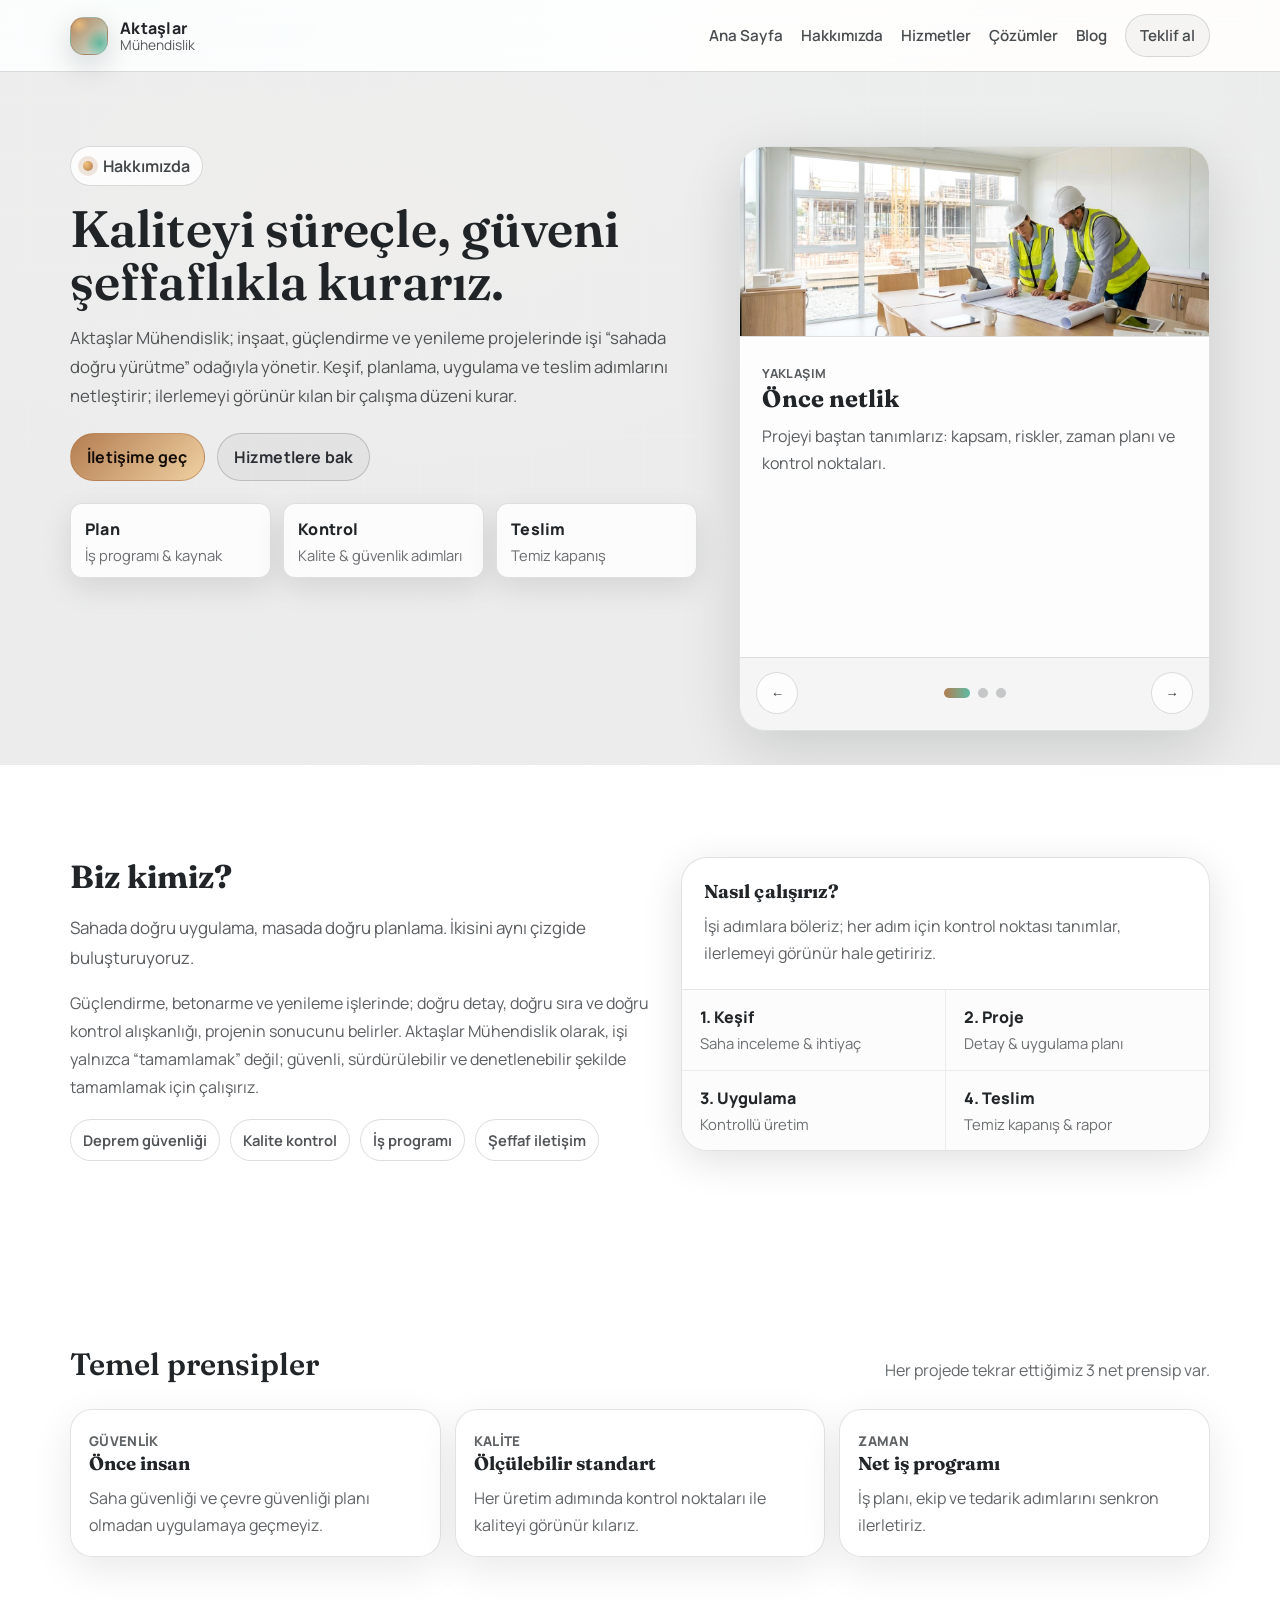
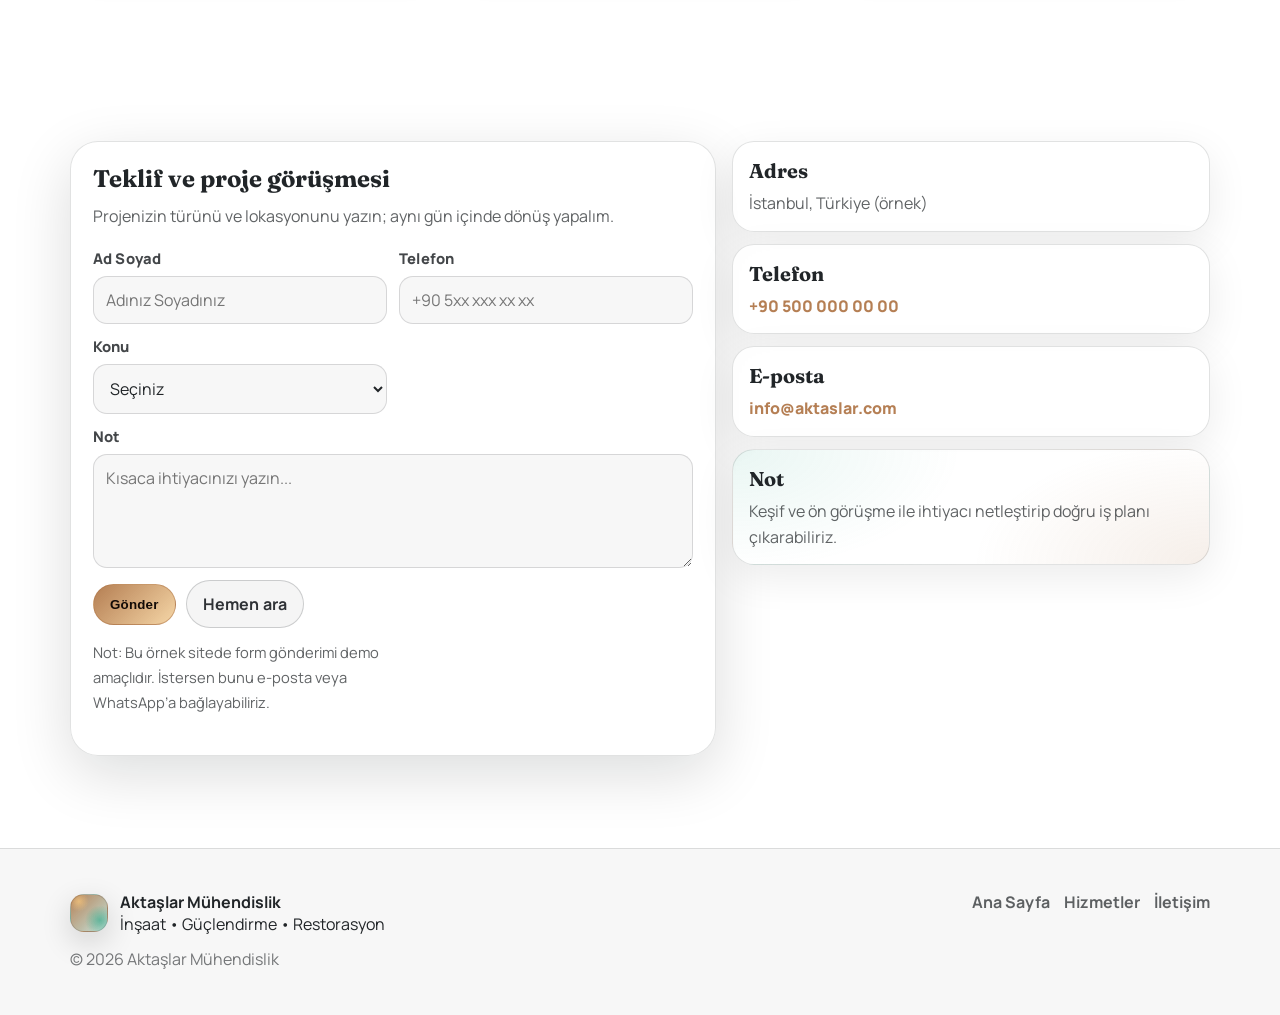
==== hakkimizda.html @ 7f928bc9 "Add Aktaslar Muhendislik static site" ====
<!doctype html>
<html lang="tr">
  <head>
    <meta charset="UTF-8" />
    <meta name="viewport" content="width=device-width, initial-scale=1.0" />
    <meta
      name="description"
      content="Aktaşlar Mühendislik | Hakkımızda, yaklaşımımız ve çalışma prensiplerimiz"
    />
    <title>Hakkımızda | Aktaşlar Mühendislik</title>

    <link rel="preconnect" href="https://fonts.googleapis.com" />
    <link rel="preconnect" href="https://fonts.gstatic.com" crossorigin />
    <link
      href="https://fonts.googleapis.com/css2?family=Fraunces:opsz,wght@9..144,400;9..144,600&family=Manrope:wght@400;500;600;700&display=swap"
      rel="stylesheet"
    />

    <link rel="stylesheet" href="./styles.css" />
    <script defer src="./app.js"></script>
  </head>
  <body>
    <a class="skip-link" href="#icerik">İçeriğe geç</a>

    <header class="site-header" data-scrolled="false">
      <div class="container header-inner">
        <a class="brand" href="./index.html" aria-label="Aktaşlar Mühendislik ana sayfa">
          <span class="brand-mark" aria-hidden="true"></span>
          <span class="brand-text">
            <span class="brand-name">Aktaşlar</span>
            <span class="brand-sub">Mühendislik</span>
          </span>
        </a>

        <nav class="nav" aria-label="Ana menü">
          <button class="nav-toggle" type="button" aria-expanded="false" aria-controls="navPanel">
            <span class="nav-toggle-lines" aria-hidden="true"></span>
            Menü
          </button>

          <div id="navPanel" class="nav-panel" data-open="false">
            <a href="./index.html">Ana Sayfa</a>
            <a href="./hakkimizda.html" aria-current="page">Hakkımızda</a>
            <a href="./index.html#hizmetler">Hizmetler</a>
            <a href="./index.html#projeler">Çözümler</a>
            <a href="./index.html#blog">Blog</a>
            <a class="nav-cta" href="#iletisim">Teklif al</a>
          </div>
        </nav>
      </div>
    </header>

    <main id="icerik">
      <section class="hero" aria-label="Hakkımızda vitrini">
        <div class="hero-bg" aria-hidden="true"></div>

        <div class="container hero-inner">
          <div class="hero-copy">
            <p class="kicker">Hakkımızda</p>
            <h1 class="hero-title">Kaliteyi süreçle, güveni şeffaflıkla kurarız.</h1>
            <p class="hero-lead">
              Aktaşlar Mühendislik; inşaat, güçlendirme ve yenileme projelerinde işi “sahada
              doğru yürütme” odağıyla yönetir. Keşif, planlama, uygulama ve teslim adımlarını
              netleştirir; ilerlemeyi görünür kılan bir çalışma düzeni kurar.
            </p>
            <div class="hero-actions">
              <a class="btn primary" href="#iletisim">İletişime geç</a>
              <a class="btn ghost" href="./index.html#hizmetler">Hizmetlere bak</a>
            </div>
            <div class="hero-metrics" role="list" aria-label="Prensipler">
              <div class="metric" role="listitem">
                <span class="metric-title">Plan</span>
                <span class="metric-sub">İş programı & kaynak</span>
              </div>
              <div class="metric" role="listitem">
                <span class="metric-title">Kontrol</span>
                <span class="metric-sub">Kalite & güvenlik adımları</span>
              </div>
              <div class="metric" role="listitem">
                <span class="metric-title">Teslim</span>
                <span class="metric-sub">Temiz kapanış</span>
              </div>
            </div>
          </div>

          <div class="hero-slider" aria-label="Görsel">
            <div class="hero-photo" aria-hidden="true">
              <img src="./assets/about-hero.jpg" alt="" loading="eager" decoding="async" />
            </div>
            <div class="slides" data-active="0">
              <article class="slide" data-index="0">
                <p class="slide-eyebrow">Yaklaşım</p>
                <h2>Önce netlik</h2>
                <p>
                  Projeyi baştan tanımlarız: kapsam, riskler, zaman planı ve kontrol noktaları.
                </p>
              </article>
              <article class="slide" data-index="1">
                <p class="slide-eyebrow">Saha</p>
                <h2>Güvenli üretim</h2>
                <p>
                  Saha güvenliği, işin hızını ve kalitesini birlikte yükselten temel kriterdir.
                </p>
              </article>
              <article class="slide" data-index="2">
                <p class="slide-eyebrow">Kalite</p>
                <h2>Denetlenebilir iş</h2>
                <p>
                  Her adımda kontrol edilebilir standartlar kurar, sürprizleri en baştan azaltırız.
                </p>
              </article>
            </div>

            <div class="slider-controls">
              <button class="icon-btn" type="button" data-slide="prev" aria-label="Önceki">
                <span aria-hidden="true">←</span>
              </button>
              <div class="dots" role="tablist" aria-label="Slayt seçimi">
                <button class="dot" type="button" role="tab" aria-selected="true" data-dot="0">
                  <span class="sr-only">1</span>
                </button>
                <button class="dot" type="button" role="tab" aria-selected="false" data-dot="1">
                  <span class="sr-only">2</span>
                </button>
                <button class="dot" type="button" role="tab" aria-selected="false" data-dot="2">
                  <span class="sr-only">3</span>
                </button>
              </div>
              <button class="icon-btn" type="button" data-slide="next" aria-label="Sonraki">
                <span aria-hidden="true">→</span>
              </button>
            </div>
          </div>
        </div>
      </section>

      <section class="section about" aria-label="Kimiz">
        <div class="container grid-2">
          <div>
            <h2>Biz kimiz?</h2>
            <p class="lead">
              Sahada doğru uygulama, masada doğru planlama. İkisini aynı çizgide buluşturuyoruz.
            </p>
            <p>
              Güçlendirme, betonarme ve yenileme işlerinde; doğru detay, doğru sıra ve doğru kontrol
              alışkanlığı, projenin sonucunu belirler. Aktaşlar Mühendislik olarak, işi yalnızca
              “tamamlamak” değil; güvenli, sürdürülebilir ve denetlenebilir şekilde tamamlamak için
              çalışırız.
            </p>
            <div class="about-badges" role="list" aria-label="Odak alanlarımız">
              <span class="badge" role="listitem">Deprem güvenliği</span>
              <span class="badge" role="listitem">Kalite kontrol</span>
              <span class="badge" role="listitem">İş programı</span>
              <span class="badge" role="listitem">Şeffaf iletişim</span>
            </div>
          </div>
          <div class="about-card">
            <div class="about-card-top">
              <h3>Nasıl çalışırız?</h3>
              <p>
                İşi adımlara böleriz; her adım için kontrol noktası tanımlar, ilerlemeyi görünür
                hale getiririz.
              </p>
            </div>
            <div class="about-card-bottom" role="list">
              <div class="mini" role="listitem">
                <span class="mini-title">1. Keşif</span>
                <span class="mini-sub">Saha inceleme & ihtiyaç</span>
              </div>
              <div class="mini" role="listitem">
                <span class="mini-title">2. Proje</span>
                <span class="mini-sub">Detay & uygulama planı</span>
              </div>
              <div class="mini" role="listitem">
                <span class="mini-title">3. Uygulama</span>
                <span class="mini-sub">Kontrollü üretim</span>
              </div>
              <div class="mini" role="listitem">
                <span class="mini-title">4. Teslim</span>
                <span class="mini-sub">Temiz kapanış & rapor</span>
              </div>
            </div>
          </div>
        </div>
      </section>

      <section class="section solutions" aria-label="Değerler">
        <div class="container">
          <div class="section-head">
            <h2>Temel prensipler</h2>
            <p>Her projede tekrar ettiğimiz 3 net prensip var.</p>
          </div>
          <div class="solutions-grid">
            <div class="solution">
              <p class="solution-tag">Güvenlik</p>
              <h3>Önce insan</h3>
              <p>Saha güvenliği ve çevre güvenliği planı olmadan uygulamaya geçmeyiz.</p>
            </div>
            <div class="solution">
              <p class="solution-tag">Kalite</p>
              <h3>Ölçülebilir standart</h3>
              <p>Her üretim adımında kontrol noktaları ile kaliteyi görünür kılarız.</p>
            </div>
            <div class="solution">
              <p class="solution-tag">Zaman</p>
              <h3>Net iş programı</h3>
              <p>İş planı, ekip ve tedarik adımlarını senkron ilerletiriz.</p>
            </div>
          </div>
        </div>
      </section>

      <section id="iletisim" class="section contact" aria-label="İletişim">
        <div class="container contact-inner">
          <div class="contact-card">
            <h2>Teklif ve proje görüşmesi</h2>
            <p>Projenizin türünü ve lokasyonunu yazın; aynı gün içinde dönüş yapalım.</p>

            <form class="form" action="#" method="post" onsubmit="return false" aria-label="İletişim formu">
              <label>
                <span>Ad Soyad</span>
                <input name="name" autocomplete="name" placeholder="Adınız Soyadınız" required />
              </label>
              <label>
                <span>Telefon</span>
                <input name="phone" autocomplete="tel" placeholder="+90 5xx xxx xx xx" required />
              </label>
              <label>
                <span>Konu</span>
                <select name="subject" required>
                  <option value="" disabled selected>Seçiniz</option>
                  <option>Güçlendirme</option>
                  <option>Hafriyat / Kırım</option>
                  <option>Betonarme imalat</option>
                  <option>Çelik yapı</option>
                  <option>Restorasyon</option>
                  <option>Diğer</option>
                </select>
              </label>
              <label class="full">
                <span>Not</span>
                <textarea name="message" rows="4" placeholder="Kısaca ihtiyacınızı yazın..."></textarea>
              </label>
              <div class="full form-actions">
                <button class="btn primary" type="submit">Gönder</button>
                <a class="btn ghost" href="tel:+905000000000">Hemen ara</a>
              </div>
              <p class="form-hint">
                Not: Bu örnek sitede form gönderimi demo amaçlıdır. İstersen bunu e-posta veya WhatsApp’a bağlayabiliriz.
              </p>
            </form>
          </div>

          <aside class="contact-aside" aria-label="İletişim bilgileri">
            <div class="info">
              <h3>Adres</h3>
              <p>İstanbul, Türkiye (örnek)</p>
            </div>
            <div class="info">
              <h3>Telefon</h3>
              <p><a href="tel:+905000000000">+90 500 000 00 00</a></p>
            </div>
            <div class="info">
              <h3>E-posta</h3>
              <p><a href="mailto:info@aktaslar.com">info@aktaslar.com</a></p>
            </div>
            <div class="info info-highlight">
              <h3>Not</h3>
              <p>Keşif ve ön görüşme ile ihtiyacı netleştirip doğru iş planı çıkarabiliriz.</p>
            </div>
          </aside>
        </div>
      </section>
    </main>

    <footer class="footer" aria-label="Alt bilgi">
      <div class="container footer-inner">
        <div>
          <div class="footer-brand">
            <span class="brand-mark" aria-hidden="true"></span>
            <span>
              <strong>Aktaşlar Mühendislik</strong><br />
              İnşaat • Güçlendirme • Restorasyon
            </span>
          </div>
          <p class="footer-note">© <span id="year"></span> Aktaşlar Mühendislik</p>
        </div>
        <div class="footer-links">
          <a href="./index.html">Ana Sayfa</a>
          <a href="./index.html#hizmetler">Hizmetler</a>
          <a href="#iletisim">İletişim</a>
        </div>
      </div>
    </footer>
  </body>
</html>
---- styles.css ----
:root{
  /* Light theme (beyaz arkaplan) */
  --bg: #ffffff;
  --surface: rgba(14,18,22,.04);
  --surface-2: rgba(14,18,22,.06);
  --text: rgba(14,18,22,.92);
  --muted: rgba(14,18,22,.70);
  --faint: rgba(14,18,22,.56);
  --line: rgba(14,18,22,.14);

  --accent: #b07749; /* bakır */
  --accent-2: #2aa889; /* petrol-yeşil */
  --accent-3: #f1c37d; /* sıcak vurgu */

  --radius: 18px;
  --radius-sm: 12px;
  --shadow: 0 18px 60px rgba(10,12,14,.14);
  --shadow-soft: 0 10px 40px rgba(10,12,14,.12);

  --container: min(1140px, calc(100% - 40px));
  --heading: "Fraunces", ui-serif, Georgia, serif;
  --body: "Manrope", ui-sans-serif, system-ui, -apple-system, "Segoe UI", sans-serif;
}

*{ box-sizing:border-box; }
html{
  scroll-behavior:smooth;
  /* Sabit header varken anchor'ların üstten pay bırakması için */
  scroll-padding-top: 96px;
}
body{
  margin:0;
  font-family: var(--body);
  color: var(--text);
  background:
              radial-gradient(1200px 900px at 10% 0%, rgba(42,168,137,.10), transparent 60%),
              radial-gradient(1200px 900px at 90% 10%, rgba(176,119,73,.10), transparent 60%),
              linear-gradient(180deg, rgba(255,255,255,1), rgba(255,255,255,1));
  overflow-x:hidden;
}
a{ color: inherit; text-decoration:none; }
img{ max-width:100%; display:block; }

.sr-only{
  position:absolute;
  width:1px; height:1px;
  padding:0; margin:-1px;
  overflow:hidden;
  clip:rect(0,0,0,0);
  border:0;
}
.skip-link{
  position:absolute;
  left:12px; top:12px;
  padding:10px 12px;
  border-radius:999px;
  background:#fff;
  color:#000;
  transform: translateY(-150%);
  transition: transform .18s ease;
  z-index: 9999;
}
.skip-link:focus{ transform: translateY(0); }

.container{ width: var(--container); margin: 0 auto; }
.section{ padding: 92px 0; }
.lead{ font-size: 1.06rem; color: var(--muted); line-height: 1.7; }

/* Anchor hedefleri header altında kalmasın */
section[id]{ scroll-margin-top: 96px; }

/* Header */
.site-header{
  position: sticky;
  top: 0;
  z-index: 1000;
  border-bottom: 1px solid var(--line);
  background: rgba(255,255,255,.72);
  backdrop-filter: blur(14px);
}
.site-header[data-scrolled="true"]{
  background: rgba(255,255,255,.88);
  border-bottom-color: rgba(14,18,22,.18);
}
.header-inner{
  display:flex;
  align-items:center;
  justify-content:space-between;
  padding: 14px 0;
  gap: 16px;
}
.brand{
  display:flex;
  align-items:center;
  gap: 12px;
}
.brand-mark{
  width: 38px;
  height: 38px;
  border-radius: 14px;
  background:
    radial-gradient(18px 18px at 22% 18%, rgba(241,195,125,.8), transparent 55%),
    radial-gradient(24px 24px at 80% 70%, rgba(42,168,137,.62), transparent 62%),
    linear-gradient(135deg, rgba(176,119,73,.92), rgba(42,168,137,.25));
  box-shadow: 0 10px 30px rgba(10,12,14,.16);
  border: 1px solid rgba(14,18,22,.14);
}
.brand-text{ display:flex; flex-direction:column; line-height:1; }
.brand-name{ font-weight: 750; letter-spacing:.25px; }
.brand-sub{ font-size: .86rem; color: var(--muted); margin-top: 2px; }

.nav{ display:flex; align-items:center; gap: 14px; position: relative; }
.nav-toggle{
  display:none;
  border: 1px solid rgba(14,18,22,.14);
  background: rgba(14,18,22,.04);
  color: var(--text);
  border-radius: 999px;
  padding: 10px 12px;
  font-weight: 650;
  cursor:pointer;
  gap: 10px;
  align-items:center;
}
.nav-toggle-lines{
  width: 16px; height: 10px; display:inline-block;
  background:
    linear-gradient(var(--text), var(--text)) 0 0/100% 2px no-repeat,
    linear-gradient(var(--text), var(--text)) 0 50%/100% 2px no-repeat,
    linear-gradient(var(--text), var(--text)) 0 100%/100% 2px no-repeat;
  opacity: .9;
}
.nav-panel{
  display:flex;
  align-items:center;
  gap: 18px;
  color: rgba(14,18,22,.82);
  z-index: 1200;
}
.nav-panel a{
  font-weight: 600;
  font-size: .95rem;
  opacity: .92;
}
.nav-panel a:hover{ opacity: 1; }
.nav-cta{
  padding: 10px 14px;
  border-radius: 999px;
  border: 1px solid rgba(14,18,22,.14);
  background: rgba(14,18,22,.04);
}

/* Buttons */
.btn{
  display:inline-flex;
  align-items:center;
  justify-content:center;
  gap: 10px;
  padding: 12px 16px;
  border-radius: 999px;
  border: 1px solid rgba(14,18,22,.18);
  font-weight: 700;
  letter-spacing: .2px;
  transition: transform .14s ease, background .14s ease, border-color .14s ease;
  user-select:none;
}
.btn:hover{ transform: translateY(-1px); }
.btn.primary{
  border-color: rgba(176,119,73,.55);
  background: linear-gradient(135deg, rgba(176,119,73,.95), rgba(241,195,125,.68));
  color: #120b07;
}
.btn.primary:hover{ background: linear-gradient(135deg, rgba(176,119,73,1), rgba(241,195,125,.85)); }
.btn.ghost{
  background: rgba(14,18,22,.04);
  border-color: rgba(14,18,22,.18);
  color: rgba(14,18,22,.86);
}

/* Hero */
.hero{
  position:relative;
  padding: 74px 0 34px;
  overflow:hidden;
}
.hero-bg{
  position:absolute;
  inset:0;
  background:
    linear-gradient(180deg, rgba(255,255,255,.92), rgba(255,255,255,.92)),
    radial-gradient(900px 550px at 70% 0%, rgba(42,168,137,.12), transparent 60%),
    radial-gradient(900px 550px at 10% 10%, rgba(176,119,73,.12), transparent 60%),
    url("data:image/svg+xml,%3Csvg xmlns='http://www.w3.org/2000/svg' width='1400' height='800'%3E%3Cdefs%3E%3CradialGradient id='g' cx='30%25' cy='20%25' r='70%25'%3E%3Cstop offset='0' stop-color='%23b07749' stop-opacity='.22'/%3E%3Cstop offset='1' stop-color='%23070b0f' stop-opacity='0'/%3E%3C/radialGradient%3E%3Cpattern id='p' width='56' height='56' patternUnits='userSpaceOnUse'%3E%3Cpath d='M0 28h56M28 0v56' stroke='%23ffffff' stroke-opacity='.055'/%3E%3C/pattern%3E%3C/defs%3E%3Crect width='1400' height='800' fill='%23070b0f'/%3E%3Crect width='1400' height='800' fill='url(%23g)'/%3E%3Crect width='1400' height='800' fill='url(%23p)'/%3E%3C/svg%3E");
  opacity: 1;
  filter: none;
}
.hero-inner{
  position:relative;
  display:grid;
  grid-template-columns: 1.2fr .9fr;
  gap: 42px;
  align-items: start;
}
.kicker{
  display:inline-flex;
  align-items:center;
  gap:10px;
  padding: 8px 12px;
  border-radius: 999px;
  border: 1px solid rgba(14,18,22,.14);
  background: rgba(255,255,255,.80);
  color: rgba(14,18,22,.78);
  font-weight: 650;
  margin: 0 0 16px;
}
.kicker::before{
  content:"";
  width: 10px; height: 10px;
  border-radius: 999px;
  background: radial-gradient(circle at 30% 30%, var(--accent-3), var(--accent));
  box-shadow: 0 0 0 5px rgba(176,119,73,.18);
}
.hero-title{
  font-family: var(--heading);
  font-weight: 600;
  font-size: clamp(2.25rem, 4vw, 3.4rem);
  line-height: 1.04;
  letter-spacing: .1px;
  margin: 0 0 14px;
}
.hero-lead{
  margin: 0 0 22px;
  color: rgba(14,18,22,.70);
  font-size: 1.05rem;
  line-height: 1.75;
}
.hero-actions{ display:flex; flex-wrap:wrap; gap: 12px; }

.hero-metrics{
  margin-top: 22px;
  display:grid;
  grid-template-columns: repeat(3, minmax(0, 1fr));
  gap: 12px;
}
.metric{
  border: 1px solid rgba(14,18,22,.12);
  background: rgba(255,255,255,.82);
  border-radius: var(--radius-sm);
  padding: 14px 14px 12px;
  box-shadow: 0 10px 30px rgba(10,12,14,.10);
}
.metric-title{
  display:block;
  font-weight: 800;
  letter-spacing: .2px;
}
.metric-sub{
  display:block;
  margin-top: 6px;
  font-size: .92rem;
  color: rgba(14,18,22,.62);
  line-height:1.3;
}

.hero-slider{
  border-radius: 26px;
  border: 1px solid rgba(14,18,22,.12);
  background: rgba(255,255,255,.88);
  box-shadow: var(--shadow);
  overflow:hidden;
  position: sticky;
  top: 88px;
}

.hero-photo{
  height: 190px;
  overflow:hidden;
  border-bottom: 1px solid rgba(14,18,22,.12);
}
.hero-photo img{
  width:100%;
  height:100%;
  object-fit: cover;
  object-position: left center; /* sağ alttaki filigranı kadraj dışına itmek için */
  display:block;
  filter: saturate(1.03) contrast(1.02);
}
.slides{
  display:grid;
  grid-template-columns: 1fr;
  min-height: 320px;
  position:relative;
}
.slide{
  padding: 26px 22px 22px;
  position:absolute;
  inset:0;
  opacity: 0;
  transform: translateY(10px);
  transition: opacity .35s ease, transform .35s ease;
}
.slides[data-active="0"] .slide[data-index="0"],
.slides[data-active="1"] .slide[data-index="1"],
.slides[data-active="2"] .slide[data-index="2"]{
  opacity: 1;
  transform: translateY(0);
}
.slide-eyebrow{
  margin: 0 0 6px;
  color: rgba(176,119,73,.92);
  font-weight: 750;
  letter-spacing: .35px;
  text-transform: uppercase;
  font-size: .78rem;
}
.slide h2{
  margin: 0 0 10px;
  font-family: var(--heading);
  letter-spacing: .1px;
}
.slide p{
  margin: 0;
  color: rgba(14,18,22,.68);
  line-height: 1.7;
}

.slider-controls{
  display:flex;
  align-items:center;
  justify-content:space-between;
  padding: 14px 16px 16px;
  border-top: 1px solid rgba(14,18,22,.10);
  background: rgba(14,18,22,.03);
}
.icon-btn{
  width: 42px; height: 42px;
  border-radius: 999px;
  border: 1px solid rgba(14,18,22,.14);
  background: rgba(255,255,255,.80);
  color: rgba(14,18,22,.86);
  cursor:pointer;
  display:grid;
  place-items:center;
  transition: transform .12s ease, background .12s ease;
}
.icon-btn:hover{ transform: translateY(-1px); background: rgba(14,18,22,.05); }
.dots{ display:flex; align-items:center; gap: 8px; }
.dot{
  width: 10px; height: 10px;
  border-radius: 999px;
  border: 0;
  background: rgba(14,18,22,.20);
  cursor:pointer;
  padding:0;
}
.dot[aria-selected="true"]{
  width: 26px;
  background: linear-gradient(90deg, rgba(176,119,73,.95), rgba(42,168,137,.75));
}

/* Section headings */
.section-head{
  display:flex;
  align-items:flex-end;
  justify-content:space-between;
  gap: 16px;
  margin-bottom: 26px;
}
.section-head h2{
  font-family: var(--heading);
  font-weight: 600;
  font-size: clamp(1.6rem, 2.4vw, 2.1rem);
  margin: 0;
}
.section-head p{
  margin: 0;
  max-width: 54ch;
  color: rgba(14,18,22,.64);
  line-height:1.6;
}

/* About */
.grid-2{
  display:grid;
  grid-template-columns: 1.05fr .95fr;
  gap: 26px;
  align-items:start;
}
.about h2{
  font-family: var(--heading);
  font-size: 2.0rem;
  margin: 0 0 10px;
}
.about p{ color: rgba(14,18,22,.68); line-height:1.75; }
.about-badges{
  margin-top: 18px;
  display:flex;
  flex-wrap:wrap;
  gap: 10px;
}
.badge{
  border: 1px solid rgba(14,18,22,.14);
  background: rgba(255,255,255,.80);
  padding: 10px 12px;
  border-radius: 999px;
  color: rgba(14,18,22,.72);
  font-weight: 650;
  font-size: .92rem;
}
.about-card{
  border-radius: 26px;
  border: 1px solid rgba(14,18,22,.12);
  background: rgba(255,255,255,.88);
  overflow:hidden;
  box-shadow: var(--shadow-soft);
}
.about-card-top{
  padding: 22px;
  border-bottom: 1px solid rgba(14,18,22,.10);
}
.about-card-top h3{
  margin: 0 0 10px;
  font-family: var(--heading);
  letter-spacing:.1px;
}
.about-card-top p{
  margin: 0;
  color: rgba(14,18,22,.66);
  line-height:1.7;
}
.about-card-bottom{
  display:grid;
  grid-template-columns: repeat(2, minmax(0, 1fr));
  gap: 1px;
  background: rgba(14,18,22,.08);
}
.mini{
  padding: 16px 18px;
  background: rgba(255,255,255,.86);
}
.mini-title{ display:block; font-weight: 850; }
.mini-sub{ display:block; margin-top: 6px; color: rgba(14,18,22,.60); font-size: .93rem; line-height:1.3; }

/* Services */
.cards{
  display:grid;
  grid-template-columns: repeat(3, minmax(0, 1fr));
  gap: 14px;
}
.card{
  border-radius: 20px;
  border: 1px solid rgba(14,18,22,.12);
  background: rgba(255,255,255,.88);
  padding: 18px 18px 16px;
  box-shadow: 0 12px 40px rgba(10,12,14,.10);
  position:relative;
  overflow:hidden;
  min-height: 160px;
}
.card::before{
  content:"";
  position:absolute;
  inset:-2px;
  background: radial-gradient(240px 160px at 0% 0%, rgba(176,119,73,.14), transparent 60%),
              radial-gradient(220px 160px at 100% 120%, rgba(42,168,137,.10), transparent 65%);
  opacity: 1;
  pointer-events:none;
}
.card-media{
  width: 100%;
  height: 138px;
  object-fit: cover;
  object-position: left center; /* sağ alttaki filigranı kadraj dışına itmek için */
  border-radius: 14px;
  border: 1px solid rgba(14,18,22,.10);
  margin-bottom: 12px;
  box-shadow: 0 10px 26px rgba(10,12,14,.10);
}
.card > *{ position:relative; }
.card h3{
  margin: 0 0 8px;
  font-family: var(--heading);
  font-weight: 600;
  letter-spacing:.1px;
}
.card p{
  margin: 0 0 14px;
  color: rgba(14,18,22,.66);
  line-height:1.65;
}
.card-link{
  display:inline-flex;
  font-weight: 800;
  color: rgba(176,119,73,.92);
  letter-spacing: .2px;
}
.card-link:hover{ color: rgba(241,195,125,1); }

/* Solutions */
.solutions-grid{
  display:grid;
  grid-template-columns: repeat(3, minmax(0, 1fr));
  gap: 14px;
}
.solution{
  border-radius: 22px;
  border: 1px solid rgba(14,18,22,.12);
  background: rgba(255,255,255,.88);
  padding: 20px 18px 18px;
  box-shadow: 0 12px 40px rgba(10,12,14,.09);
}
.solution-tag{
  margin: 0 0 10px;
  font-size: .84rem;
  font-weight: 850;
  letter-spacing:.32px;
  text-transform: uppercase;
  color: rgba(42,168,137,.9);
}
.solution h3{
  margin: 0 0 10px;
  font-family: var(--heading);
}
.solution p{
  margin: 0;
  color: rgba(14,18,22,.66);
  line-height:1.65;
}

/* CTA */
.cta{
  padding: 74px 0;
}
.cta-inner{
  display:flex;
  align-items:center;
  justify-content:space-between;
  gap: 22px;
  border-radius: 28px;
  border: 1px solid rgba(14,18,22,.12);
  background:
    radial-gradient(600px 300px at 20% 0%, rgba(42,168,137,.10), transparent 60%),
    radial-gradient(600px 300px at 100% 100%, rgba(176,119,73,.12), transparent 62%),
    rgba(255,255,255,.92);
  padding: 28px 24px;
  box-shadow: var(--shadow);
}
.cta-inner h2{
  margin: 10px 0 10px;
  font-family: var(--heading);
  font-size: 2.0rem;
  line-height:1.1;
}
.cta-inner p{ margin: 0; color: rgba(14,18,22,.66); line-height:1.7; max-width: 62ch; }
.cta-actions{ display:flex; flex-wrap:wrap; gap: 10px; justify-content:flex-end; }

/* Blog */
.posts{
  display:grid;
  grid-template-columns: repeat(3, minmax(0, 1fr));
  gap: 14px;
}
.post{
  border-radius: 22px;
  border: 1px solid rgba(14,18,22,.12);
  background: rgba(255,255,255,.88);
  padding: 18px 18px 16px;
  box-shadow: 0 12px 40px rgba(10,12,14,.09);
}
.post-date{
  margin: 0 0 8px;
  font-size: .86rem;
  font-weight: 850;
  color: rgba(241,195,125,.90);
  letter-spacing:.28px;
}
.post h3{
  margin: 0 0 10px;
  font-family: var(--heading);
  line-height:1.2;
}
.post p{
  margin: 0 0 14px;
  color: rgba(14,18,22,.66);
  line-height:1.7;
}
.post-link{
  display:inline-flex;
  font-weight: 850;
  letter-spacing:.2px;
  color: rgba(42,168,137,.92);
}
.post-link:hover{ color: rgba(42,168,137,1); }

/* Contact */
.contact-inner{
  display:grid;
  grid-template-columns: 1.15fr .85fr;
  gap: 16px;
  align-items:start;
}
.contact-card{
  border-radius: 28px;
  border: 1px solid rgba(14,18,22,.12);
  background: rgba(255,255,255,.92);
  box-shadow: var(--shadow);
  padding: 22px;
}
.contact-card h2{
  font-family: var(--heading);
  margin: 0 0 10px;
}
.contact-card p{ margin: 0 0 18px; color: rgba(14,18,22,.66); line-height:1.7; }
.form{
  display:grid;
  grid-template-columns: repeat(2, minmax(0, 1fr));
  gap: 12px;
}
label{ display:flex; flex-direction:column; gap: 8px; }
label span{ font-weight: 800; color: rgba(14,18,22,.78); font-size: .92rem; letter-spacing:.15px; }
input, select, textarea{
  font: inherit;
  color: rgba(14,18,22,.92);
  background: rgba(14,18,22,.03);
  border: 1px solid rgba(14,18,22,.14);
  border-radius: 14px;
  padding: 12px 12px;
  outline:none;
}
textarea{ resize: vertical; min-height: 110px; }
input:focus, select:focus, textarea:focus{
  border-color: rgba(241,195,125,.55);
  box-shadow: 0 0 0 4px rgba(176,119,73,.18);
}
select option{ color:#000; }
.full{ grid-column: 1 / -1; }
.form-actions{ display:flex; gap: 10px; flex-wrap:wrap; align-items:center; }
.form-hint{
  margin: 10px 0 0;
  color: rgba(14,18,22,.54);
  font-size: .92rem;
  line-height:1.6;
}
.contact-aside{
  display:grid;
  gap: 12px;
}
.info{
  border-radius: 22px;
  border: 1px solid rgba(14,18,22,.12);
  background: rgba(255,255,255,.88);
  padding: 16px 16px 14px;
  box-shadow: 0 12px 40px rgba(10,12,14,.08);
}
.info h3{
  margin: 0 0 8px;
  font-family: var(--heading);
  font-size: 1.25rem;
}
.info p{
  margin: 0;
  color: rgba(14,18,22,.66);
  line-height:1.6;
}
.info a{ color: rgba(176,119,73,.94); font-weight: 800; }
.info a:hover{ color: rgba(176,119,73,1); }
.info-highlight{
  background:
    radial-gradient(380px 200px at 0% 0%, rgba(42,168,137,.10), transparent 60%),
    radial-gradient(380px 200px at 100% 100%, rgba(176,119,73,.12), transparent 62%),
    rgba(255,255,255,.90);
}

/* Footer */
.footer{
  padding: 42px 0;
  border-top: 1px solid rgba(14,18,22,.12);
  background: rgba(14,18,22,.03);
}
.footer-inner{
  display:flex;
  flex-wrap:wrap;
  gap: 16px;
  align-items:flex-start;
  justify-content:space-between;
}
.footer-brand{ display:flex; align-items:center; gap: 12px; }
.footer-note{ margin: 12px 0 0; color: rgba(14,18,22,.56); max-width: 58ch; line-height:1.6; }
.footer-links{ display:flex; gap: 14px; flex-wrap:wrap; }
.footer-links a{
  color: rgba(14,18,22,.66);
  font-weight: 700;
}
.footer-links a:hover{ color: rgba(14,18,22,.92); }
.footer-small{ color: rgba(14,18,22,.52); font-weight: 650; }

/* Responsive */
@media (max-width: 980px){
  .hero-inner{ grid-template-columns: 1fr; }
  .hero-slider{ position:relative; top:auto; }
  .grid-2{ grid-template-columns: 1fr; }
  .cards{ grid-template-columns: repeat(2, minmax(0, 1fr)); }
  .solutions-grid{ grid-template-columns: 1fr; }
  .posts{ grid-template-columns: 1fr; }
  .contact-inner{ grid-template-columns: 1fr; }
  .cta-inner{ flex-direction: column; align-items:flex-start; }
  .cta-actions{ justify-content:flex-start; }
}
@media (max-width: 720px){
  .section{ padding: 74px 0; }
  .hero{ padding: 62px 0 24px; }
  .hero-metrics{ grid-template-columns: 1fr; }
  .section-head{ flex-direction: column; align-items:flex-start; }
  .cards{ grid-template-columns: 1fr; }

  .nav-toggle{ display:inline-flex; }
  .nav-panel{
    position:absolute;
    right: 20px;
    top: 62px;
    width: min(360px, calc(100vw - 40px));
    flex-direction:column;
    align-items:stretch;
    gap: 10px;
    padding: 12px;
    border-radius: 18px;
    border: 1px solid rgba(14,18,22,.14);
    background: rgba(255,255,255,.94);
    backdrop-filter: blur(14px);
    box-shadow: var(--shadow);
    transform-origin: top right;
    transform: scale(.98) translateY(-4px);
    opacity: 0;
    pointer-events:none;
    transition: opacity .14s ease, transform .14s ease;
  }
  .nav-panel[data-open="true"]{
    opacity:1;
    transform: scale(1) translateY(0);
    pointer-events:auto;
  }
  .nav-panel a{ padding: 10px 12px; border-radius: 14px; background: rgba(14,18,22,.03); border: 1px solid rgba(14,18,22,.10); }
  .nav-panel a.nav-cta{
    background: linear-gradient(135deg, rgba(176,119,73,.95), rgba(241,195,125,.70));
    border-color: rgba(176,119,73,.55);
    color:#120b07;
  }
}
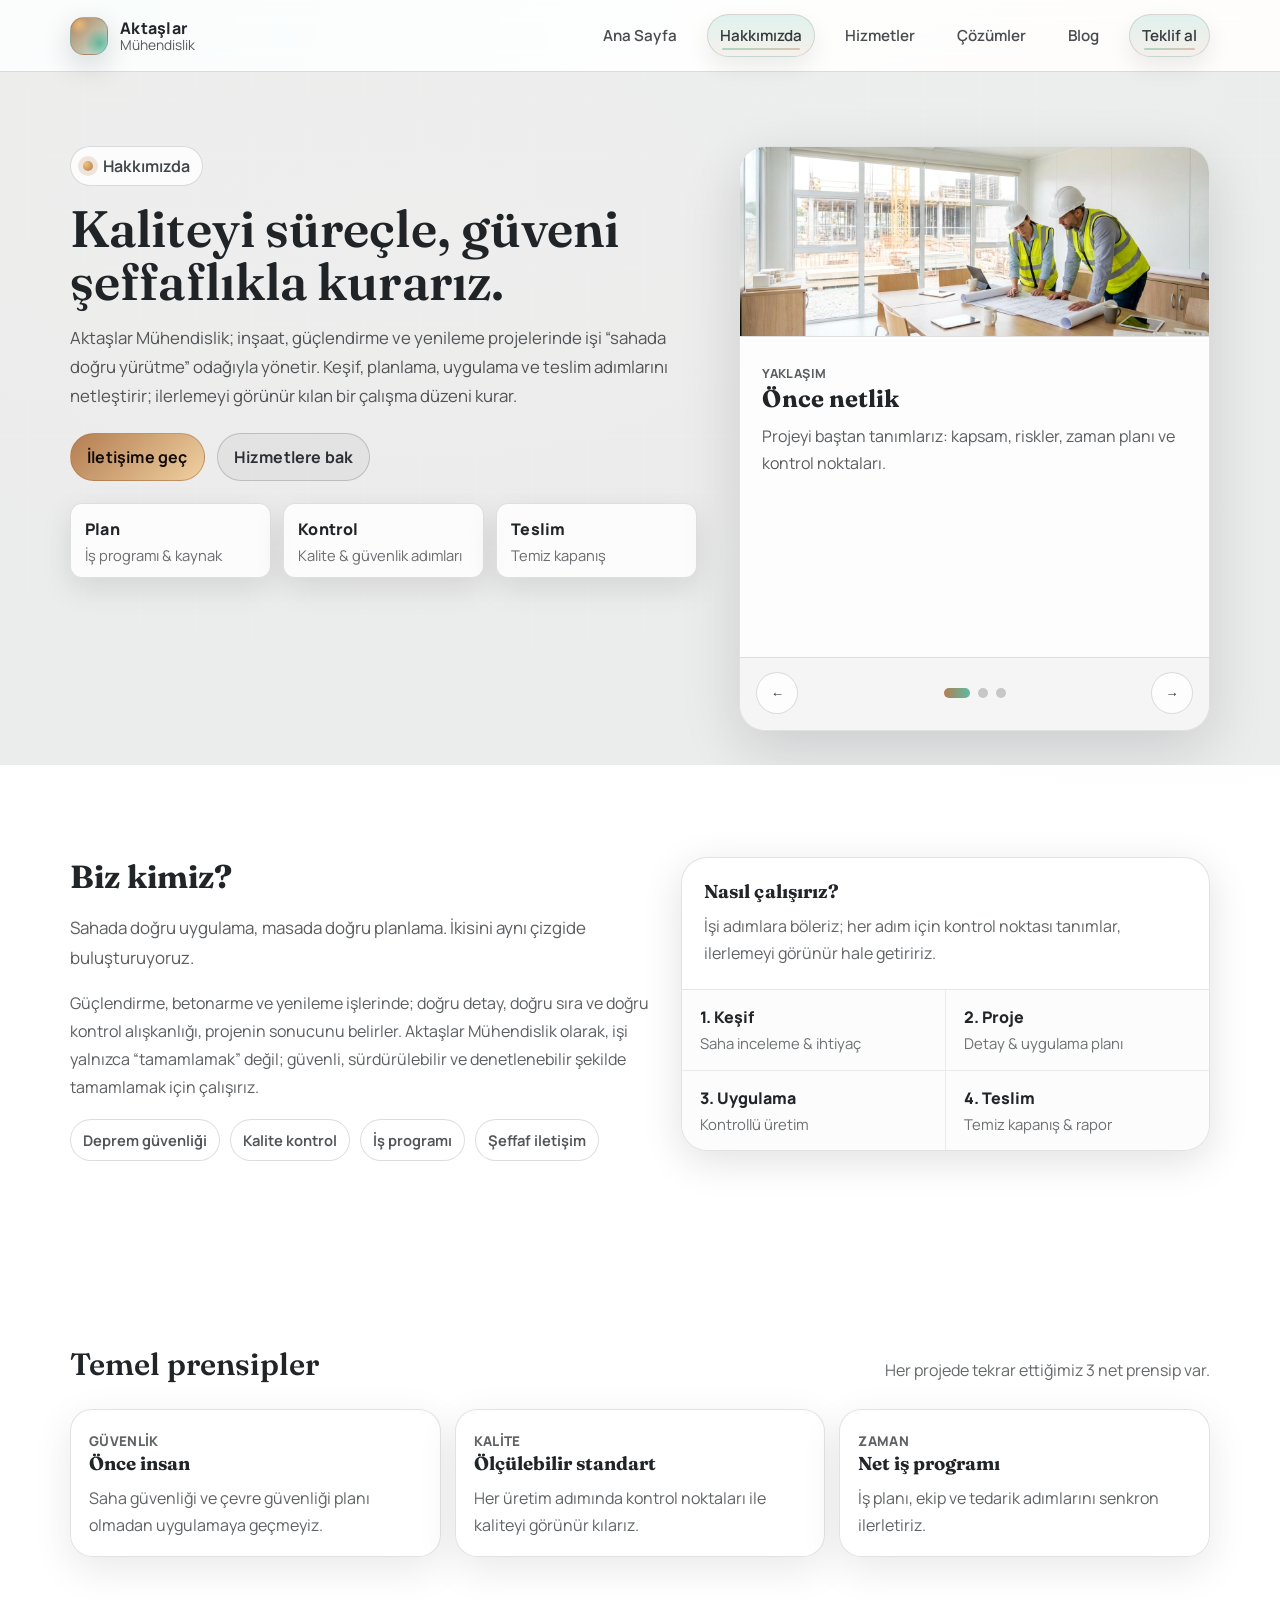
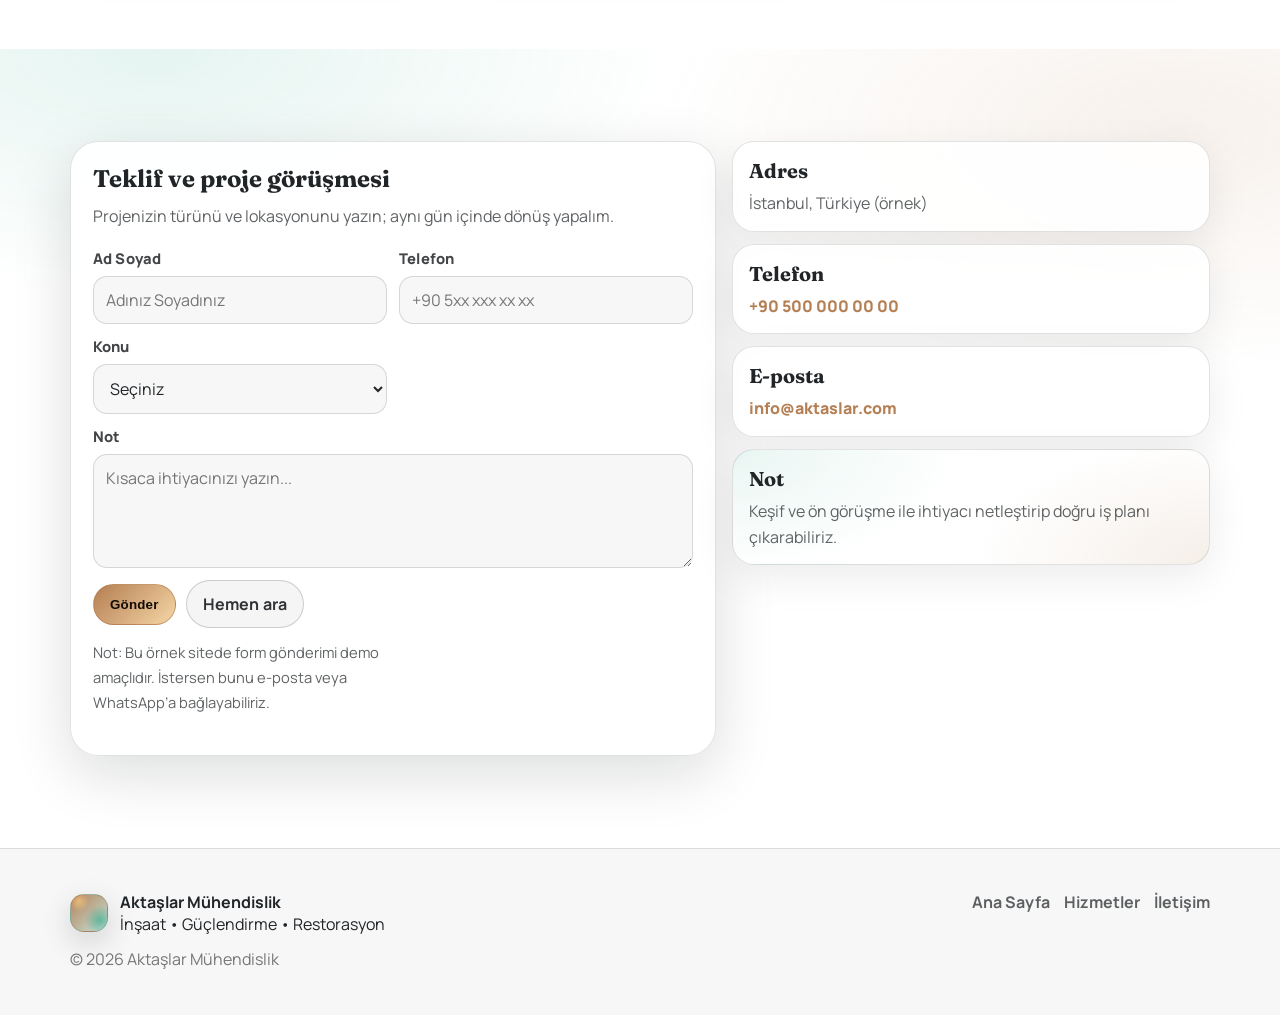
==== commit b81f2aba: "Improve nav active state and homepage hero" ====
--- a/hakkimizda.html
+++ b/hakkimizda.html
@@ -294,4 +294,3 @@
     </footer>
   </body>
 </html>
-
--- a/styles.css
+++ b/styles.css
@@ -11,6 +11,8 @@
   --accent: #b07749; /* bakır */
   --accent-2: #2aa889; /* petrol-yeşil */
   --accent-3: #f1c37d; /* sıcak vurgu */
+  --pastel: rgba(42,168,137,.12);
+  --pastel-2: rgba(176,119,73,.10);
 
   --radius: 18px;
   --radius-sm: 12px;
@@ -68,6 +70,12 @@
 
 /* Anchor hedefleri header altında kalmasın */
 section[id]{ scroll-margin-top: 96px; }
+.section.is-current{
+  background:
+    radial-gradient(900px 420px at 12% 0%, var(--pastel), transparent 58%),
+    radial-gradient(900px 420px at 92% 10%, var(--pastel-2), transparent 58%),
+    rgba(255,255,255,1);
+}
 
 /* Header */
 .site-header{
@@ -141,8 +149,30 @@
   font-weight: 600;
   font-size: .95rem;
   opacity: .92;
+  padding: 10px 12px;
+  border-radius: 999px;
+  position: relative;
 }
 .nav-panel a:hover{ opacity: 1; }
+.nav-panel a[aria-current="page"],
+.nav-panel a.is-active{
+  opacity: 1;
+  background: linear-gradient(180deg, rgba(42,168,137,.14), rgba(176,119,73,.10));
+  border: 1px solid rgba(14,18,22,.12);
+  box-shadow: 0 10px 24px rgba(10,12,14,.08);
+}
+.nav-panel a[aria-current="page"]::after,
+.nav-panel a.is-active::after{
+  content:"";
+  position:absolute;
+  left: 14px;
+  right: 14px;
+  bottom: 6px;
+  height: 2px;
+  border-radius: 999px;
+  background: linear-gradient(90deg, rgba(42,168,137,.65), rgba(176,119,73,.65));
+  opacity: .55;
+}
 .nav-cta{
   padding: 10px 14px;
   border-radius: 999px;
@@ -201,6 +231,73 @@
   gap: 42px;
   align-items: start;
 }
+
+/* Wide hero (anasayfa) */
+.hero-wide{ padding: 72px 0 0; }
+.hero-wide-inner{
+  display:grid;
+  grid-template-columns: 1.2fr .8fr;
+  gap: 18px;
+  align-items:end;
+  padding-bottom: 22px;
+}
+.hero-wide-copy{ padding-bottom: 8px; }
+.hero-carousel{
+  border-top: 1px solid rgba(14,18,22,.10);
+  background: rgba(14,18,22,.02);
+  padding: 18px 0 0;
+}
+.hero-carousel .slides{
+  width: var(--container);
+  margin: 0 auto;
+  min-height: 420px;
+}
+.hero-carousel .slider-controls{
+  width: var(--container);
+  margin: 0 auto;
+  border-top: 0;
+  background: transparent;
+  padding: 14px 0 18px;
+}
+.slide-wide{
+  padding: 0;
+  border-radius: 26px;
+  overflow:hidden;
+  transform: translateY(12px);
+  box-shadow: var(--shadow);
+  border: 1px solid rgba(14,18,22,.12);
+}
+.slide-bg{
+  position:absolute;
+  inset:0;
+  width:100%;
+  height:100%;
+  object-fit: cover;
+  object-position: left center;
+  filter: saturate(1.02) contrast(1.02);
+}
+.slide-overlay{
+  position:absolute;
+  inset:0;
+  display:flex;
+  flex-direction:column;
+  justify-content:flex-end;
+  gap: 8px;
+  padding: 22px;
+  background:
+    linear-gradient(180deg, rgba(255,255,255,.0) 20%, rgba(255,255,255,.82) 72%, rgba(255,255,255,.92));
+}
+.slide-overlay h2{
+  margin: 0;
+  font-family: var(--heading);
+  letter-spacing:.1px;
+}
+.slide-overlay p{
+  margin: 0;
+  color: rgba(14,18,22,.70);
+  line-height:1.6;
+  max-width: 64ch;
+}
 .kicker{
   display:inline-flex;
   align-items:center;
@@ -698,6 +795,8 @@
 @media (max-width: 980px){
   .hero-inner{ grid-template-columns: 1fr; }
   .hero-slider{ position:relative; top:auto; }
+  .hero-wide-inner{ grid-template-columns: 1fr; }
+  .hero-carousel .slides{ min-height: 380px; }
   .grid-2{ grid-template-columns: 1fr; }
   .cards{ grid-template-columns: repeat(2, minmax(0, 1fr)); }
   .solutions-grid{ grid-template-columns: 1fr; }
@@ -709,6 +808,7 @@
 @media (max-width: 720px){
   .section{ padding: 74px 0; }
   .hero{ padding: 62px 0 24px; }
+  .hero-wide{ padding: 56px 0 0; }
   .hero-metrics{ grid-template-columns: 1fr; }
   .section-head{ flex-direction: column; align-items:flex-start; }
   .cards{ grid-template-columns: 1fr; }
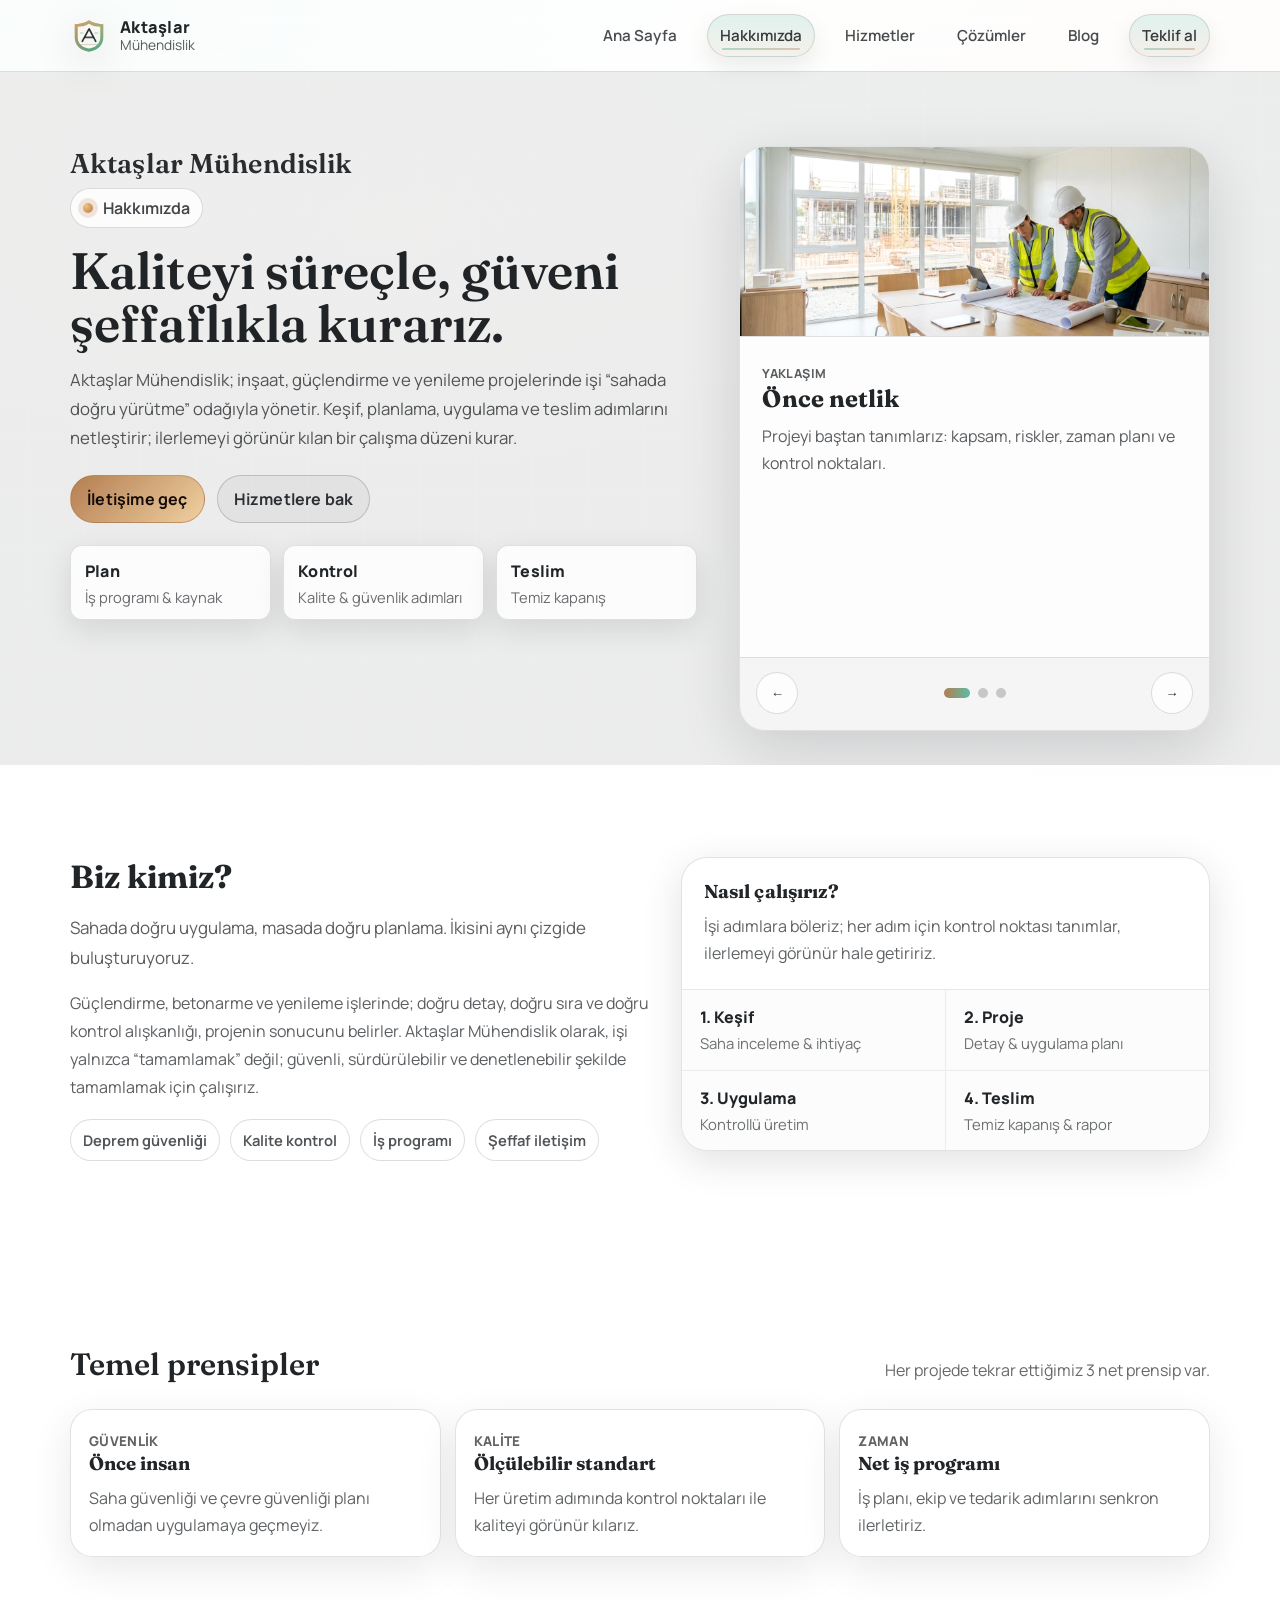
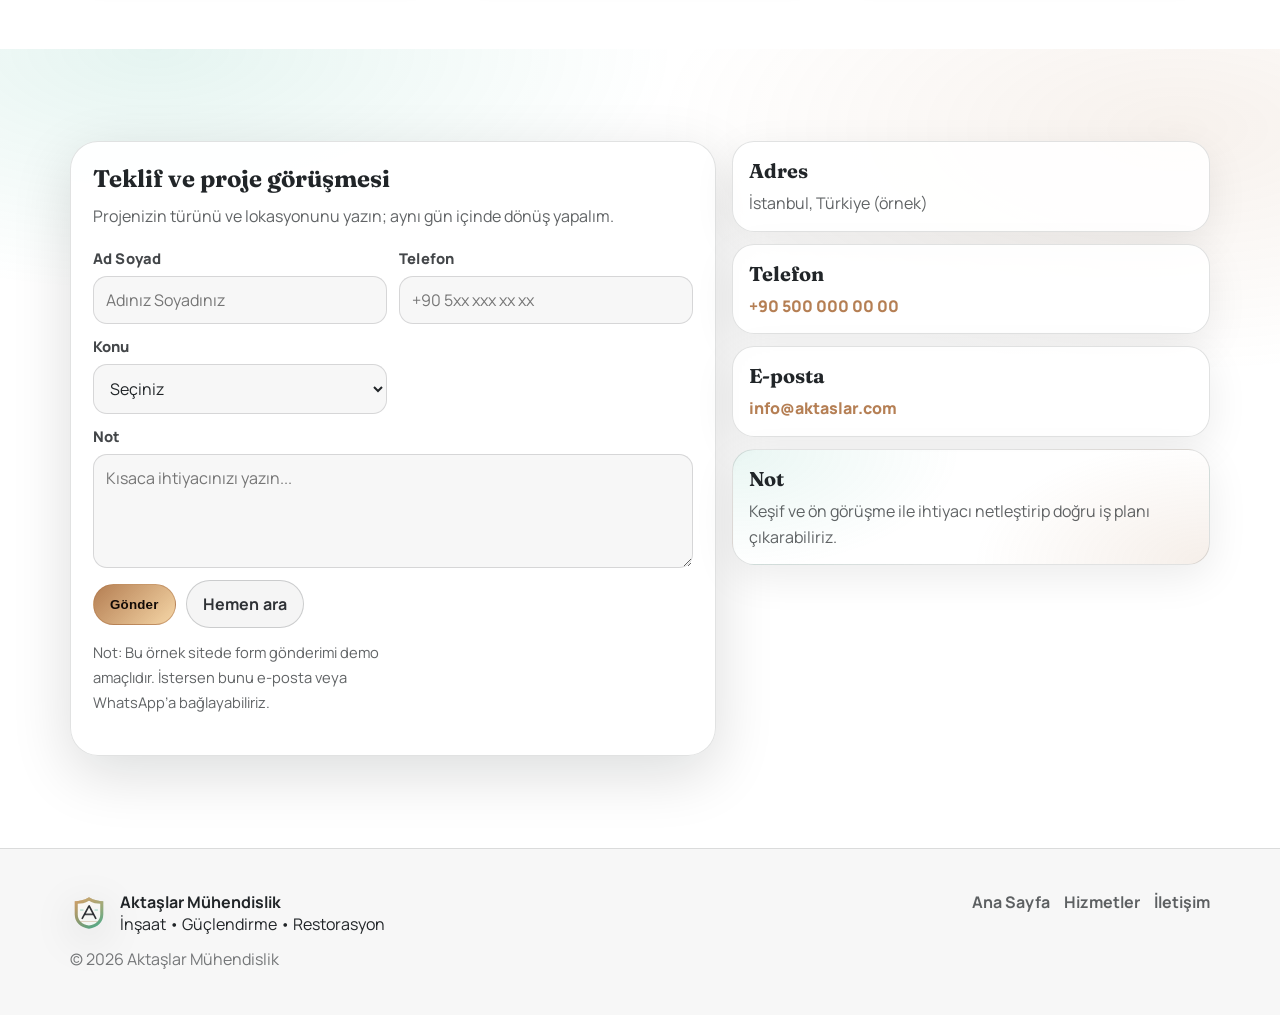
==== commit 1e62a537: "Add logo, stronger branding, and new sections" ====
--- a/hakkimizda.html
+++ b/hakkimizda.html
@@ -16,6 +16,7 @@
       rel="stylesheet"
     />
 
+    <link rel="icon" href="./assets/favicon.svg" type="image/svg+xml" />
     <link rel="stylesheet" href="./styles.css" />
     <script defer src="./app.js"></script>
   </head>
@@ -25,7 +26,7 @@
     <header class="site-header" data-scrolled="false">
       <div class="container header-inner">
         <a class="brand" href="./index.html" aria-label="Aktaşlar Mühendislik ana sayfa">
-          <span class="brand-mark" aria-hidden="true"></span>
+          <img class="brand-logo" src="./assets/logo.svg" alt="Aktaşlar Mühendislik" width="38" height="38" />
           <span class="brand-text">
             <span class="brand-name">Aktaşlar</span>
             <span class="brand-sub">Mühendislik</span>
@@ -56,6 +57,7 @@
 
         <div class="container hero-inner">
           <div class="hero-copy">
+            <p class="hero-brand">Aktaşlar Mühendislik</p>
             <p class="kicker">Hakkımızda</p>
             <h1 class="hero-title">Kaliteyi süreçle, güveni şeffaflıkla kurarız.</h1>
             <p class="hero-lead">
@@ -277,7 +279,7 @@
       <div class="container footer-inner">
         <div>
           <div class="footer-brand">
-            <span class="brand-mark" aria-hidden="true"></span>
+            <img class="brand-logo" src="./assets/logo.svg" alt="" width="32" height="32" />
             <span>
               <strong>Aktaşlar Mühendislik</strong><br />
               İnşaat • Güçlendirme • Restorasyon
--- a/styles.css
+++ b/styles.css
@@ -102,6 +102,12 @@
   align-items:center;
   gap: 12px;
 }
+.brand-logo{
+  width: 38px;
+  height: 38px;
+  flex: 0 0 auto;
+  filter: drop-shadow(0 10px 20px rgba(10,12,14,.12));
+}
 .brand-mark{
   width: 38px;
   height: 38px;
@@ -114,7 +120,7 @@
   border: 1px solid rgba(14,18,22,.14);
 }
 .brand-text{ display:flex; flex-direction:column; line-height:1; }
-.brand-name{ font-weight: 750; letter-spacing:.25px; }
+.brand-name{ font-weight: 900; letter-spacing:.25px; font-size: 1.02rem; }
 .brand-sub{ font-size: .86rem; color: var(--muted); margin-top: 2px; }
 
 .nav{ display:flex; align-items:center; gap: 14px; position: relative; }
@@ -310,6 +316,15 @@
   font-weight: 650;
   margin: 0 0 16px;
 }
+
+.hero-brand{
+  margin: 0 0 8px;
+  font-family: var(--heading);
+  font-weight: 600;
+  letter-spacing: .12px;
+  font-size: clamp(1.2rem, 2.4vw, 1.7rem);
+  color: rgba(14,18,22,.88);
+}
 .kicker::before{
   content:"";
   width: 10px; height: 10px;
@@ -572,6 +587,118 @@
   border: 1px solid rgba(14,18,22,.10);
   margin-bottom: 12px;
   box-shadow: 0 10px 26px rgba(10,12,14,.10);
+}
+
+/* Gallery */
+.gallery-grid{
+  display:grid;
+  grid-template-columns: repeat(12, minmax(0, 1fr));
+  gap: 14px;
+}
+.gallery-item{
+  grid-column: span 4;
+  margin:0;
+  border-radius: 22px;
+  overflow:hidden;
+  border: 1px solid rgba(14,18,22,.12);
+  background: rgba(255,255,255,.88);
+  box-shadow: 0 12px 40px rgba(10,12,14,.10);
+}
+.gallery-item img{
+  width:100%;
+  height: 220px;
+  object-fit: cover;
+  object-position: center;
+}
+.gallery-item figcaption{
+  padding: 12px 14px 14px;
+  font-weight: 850;
+  color: rgba(14,18,22,.78);
+}
+
+/* Process */
+.process-steps{
+  display:grid;
+  grid-template-columns: repeat(2, minmax(0, 1fr));
+  gap: 14px;
+}
+.step{
+  display:flex;
+  gap: 12px;
+  border-radius: 22px;
+  border: 1px solid rgba(14,18,22,.12);
+  background: rgba(255,255,255,.88);
+  padding: 16px 16px 14px;
+  box-shadow: 0 12px 40px rgba(10,12,14,.08);
+}
+.step-no{
+  width: 42px;
+  height: 42px;
+  border-radius: 16px;
+  display:grid;
+  place-items:center;
+  font-weight: 950;
+  color: rgba(14,18,22,.84);
+  background: linear-gradient(180deg, rgba(42,168,137,.14), rgba(176,119,73,.10));
+  border: 1px solid rgba(14,18,22,.12);
+}
+.step h3{
+  margin: 0 0 8px;
+  font-family: var(--heading);
+}
+.step p{
+  margin: 0;
+  color: rgba(14,18,22,.66);
+  line-height: 1.65;
+}
+
+/* Standards */
+.standards-grid{
+  display:grid;
+  grid-template-columns: repeat(3, minmax(0, 1fr));
+  gap: 14px;
+}
+.std{
+  border-radius: 22px;
+  border: 1px solid rgba(14,18,22,.12);
+  background:
+    radial-gradient(420px 220px at 0% 0%, rgba(42,168,137,.10), transparent 60%),
+    radial-gradient(420px 220px at 100% 100%, rgba(176,119,73,.10), transparent 62%),
+    rgba(255,255,255,.88);
+  padding: 18px 16px 16px;
+  box-shadow: 0 12px 40px rgba(10,12,14,.08);
+}
+.std h3{
+  margin: 0 0 10px;
+  font-family: var(--heading);
+}
+.std p{
+  margin: 0;
+  color: rgba(14,18,22,.66);
+  line-height: 1.65;
+}
+
+/* FAQ */
+.faq-list{
+  display:grid;
+  gap: 12px;
+}
+details{
+  border-radius: 18px;
+  border: 1px solid rgba(14,18,22,.12);
+  background: rgba(255,255,255,.90);
+  box-shadow: 0 12px 40px rgba(10,12,14,.07);
+  padding: 12px 14px;
+}
+summary{
+  cursor: pointer;
+  font-weight: 900;
+  color: rgba(14,18,22,.82);
+}
+details p{
+  margin: 10px 0 0;
+  color: rgba(14,18,22,.66);
+  line-height: 1.65;
 }
 .card > *{ position:relative; }
 .card h3{
@@ -804,6 +931,9 @@
   .contact-inner{ grid-template-columns: 1fr; }
   .cta-inner{ flex-direction: column; align-items:flex-start; }
   .cta-actions{ justify-content:flex-start; }
+  .gallery-item{ grid-column: span 6; }
+  .process-steps{ grid-template-columns: 1fr; }
+  .standards-grid{ grid-template-columns: 1fr; }
 }
 @media (max-width: 720px){
   .section{ padding: 74px 0; }
@@ -812,6 +942,7 @@
   .hero-metrics{ grid-template-columns: 1fr; }
   .section-head{ flex-direction: column; align-items:flex-start; }
   .cards{ grid-template-columns: 1fr; }
+  .gallery-item{ grid-column: span 12; }
 
   .nav-toggle{ display:inline-flex; }
   .nav-panel{
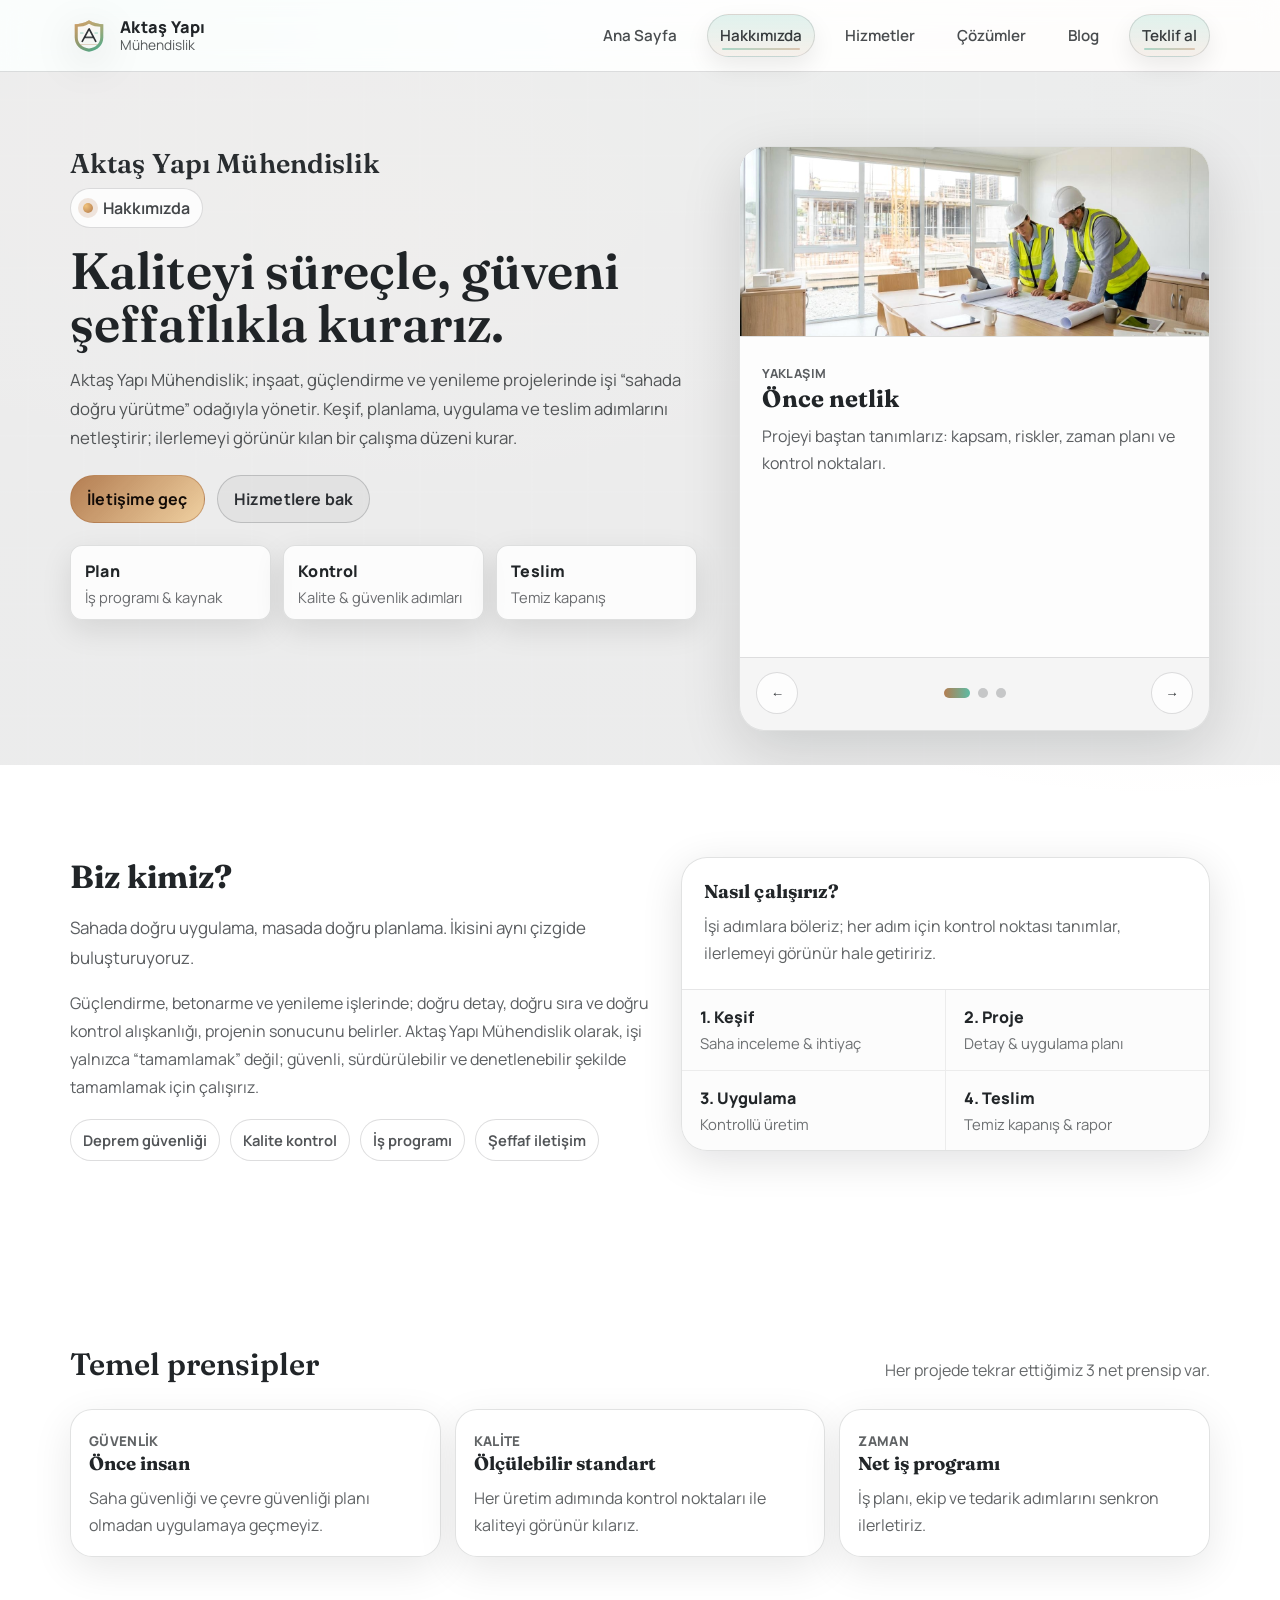
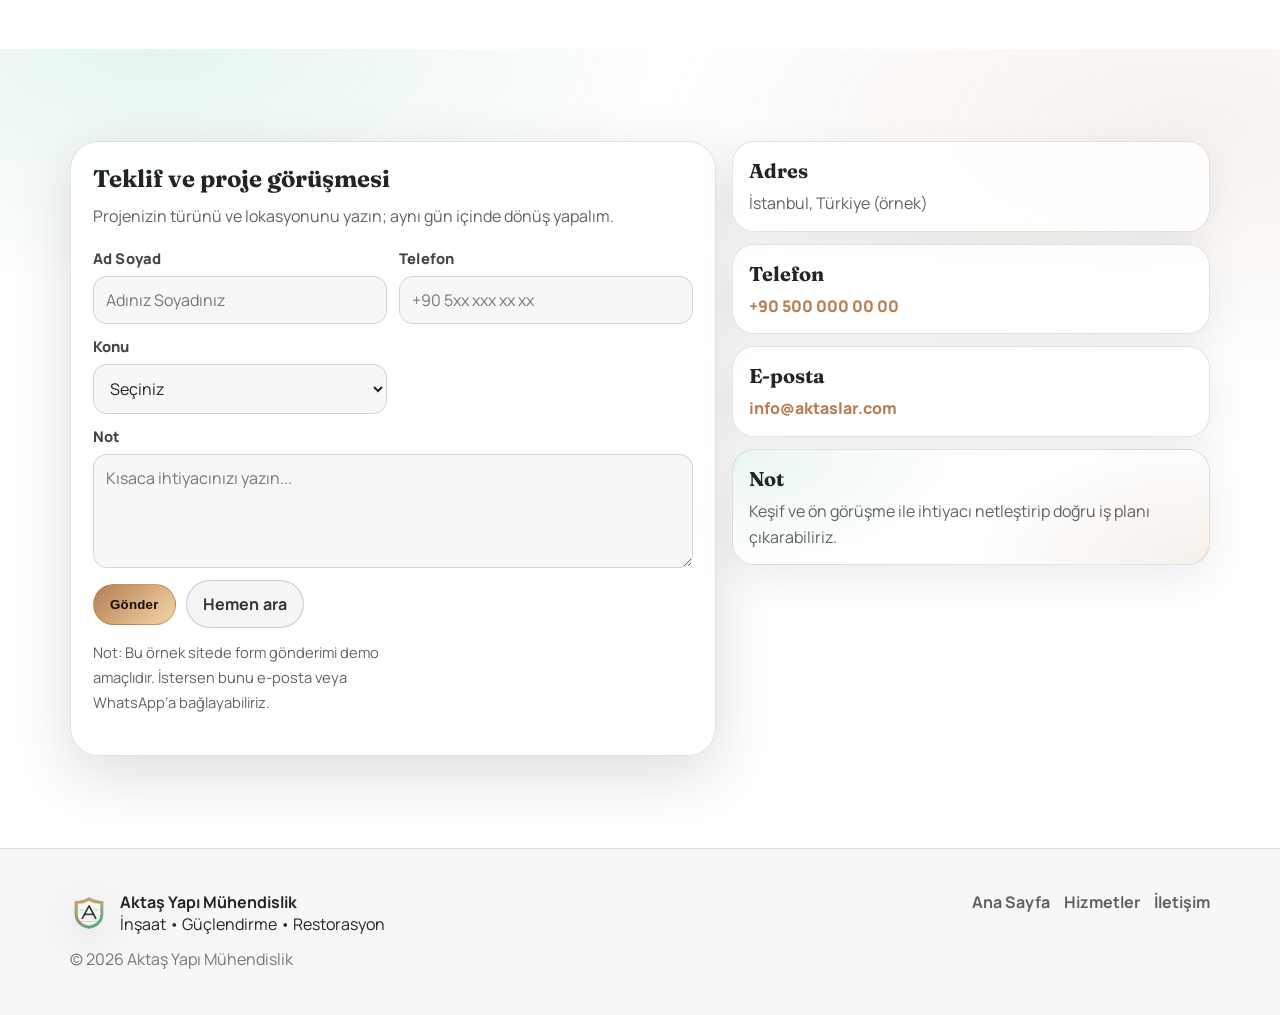
==== commit 2950e8f5: "Rename: Aktaş Yapı Mühendislik" ====
--- a/hakkimizda.html
+++ b/hakkimizda.html
@@ -5,9 +5,9 @@
     <meta name="viewport" content="width=device-width, initial-scale=1.0" />
     <meta
       name="description"
-      content="Aktaşlar Mühendislik | Hakkımızda, yaklaşımımız ve çalışma prensiplerimiz"
+      content="Aktaş Yapı Mühendislik | Hakkımızda, yaklaşımımız ve çalışma prensiplerimiz"
     />
-    <title>Hakkımızda | Aktaşlar Mühendislik</title>
+    <title>Hakkımızda | Aktaş Yapı Mühendislik</title>
 
     <link rel="preconnect" href="https://fonts.googleapis.com" />
     <link rel="preconnect" href="https://fonts.gstatic.com" crossorigin />
@@ -25,10 +25,10 @@
 
     <header class="site-header" data-scrolled="false">
       <div class="container header-inner">
-        <a class="brand" href="./index.html" aria-label="Aktaşlar Mühendislik ana sayfa">
-          <img class="brand-logo" src="./assets/logo.svg" alt="Aktaşlar Mühendislik" width="38" height="38" />
+        <a class="brand" href="./index.html" aria-label="Aktaş Yapı Mühendislik ana sayfa">
+          <img class="brand-logo" src="./assets/logo.svg" alt="Aktaş Yapı Mühendislik" width="38" height="38" />
           <span class="brand-text">
-            <span class="brand-name">Aktaşlar</span>
+            <span class="brand-name">Aktaş Yapı</span>
             <span class="brand-sub">Mühendislik</span>
           </span>
         </a>
@@ -57,11 +57,11 @@
 
         <div class="container hero-inner">
           <div class="hero-copy">
-            <p class="hero-brand">Aktaşlar Mühendislik</p>
+            <p class="hero-brand">Aktaş Yapı Mühendislik</p>
             <p class="kicker">Hakkımızda</p>
             <h1 class="hero-title">Kaliteyi süreçle, güveni şeffaflıkla kurarız.</h1>
             <p class="hero-lead">
-              Aktaşlar Mühendislik; inşaat, güçlendirme ve yenileme projelerinde işi “sahada
+              Aktaş Yapı Mühendislik; inşaat, güçlendirme ve yenileme projelerinde işi “sahada
               doğru yürütme” odağıyla yönetir. Keşif, planlama, uygulama ve teslim adımlarını
               netleştirir; ilerlemeyi görünür kılan bir çalışma düzeni kurar.
             </p>
@@ -145,7 +145,7 @@
             </p>
             <p>
               Güçlendirme, betonarme ve yenileme işlerinde; doğru detay, doğru sıra ve doğru kontrol
-              alışkanlığı, projenin sonucunu belirler. Aktaşlar Mühendislik olarak, işi yalnızca
+              alışkanlığı, projenin sonucunu belirler. Aktaş Yapı Mühendislik olarak, işi yalnızca
               “tamamlamak” değil; güvenli, sürdürülebilir ve denetlenebilir şekilde tamamlamak için
               çalışırız.
             </p>
@@ -281,11 +281,11 @@
           <div class="footer-brand">
             <img class="brand-logo" src="./assets/logo.svg" alt="" width="32" height="32" />
             <span>
-              <strong>Aktaşlar Mühendislik</strong><br />
+              <strong>Aktaş Yapı Mühendislik</strong><br />
               İnşaat • Güçlendirme • Restorasyon
             </span>
           </div>
-          <p class="footer-note">© <span id="year"></span> Aktaşlar Mühendislik</p>
+          <p class="footer-note">© <span id="year"></span> Aktaş Yapı Mühendislik</p>
         </div>
         <div class="footer-links">
           <a href="./index.html">Ana Sayfa</a>
--- a/styles.css
+++ b/styles.css
@@ -239,37 +239,53 @@
 }
 
 /* Wide hero (anasayfa) */
-.hero-wide{ padding: 72px 0 0; }
+.hero-wide{
+  padding: 0;
+  display:flex;
+  flex-direction:column;
+}
+.hero-wide > .hero-carousel{ order: 1; }
+.hero-wide > .container{
+  order: 2;
+  width: 100%;
+}
 .hero-wide-inner{
   display:grid;
   grid-template-columns: 1.2fr .8fr;
   gap: 18px;
-  align-items:end;
-  padding-bottom: 22px;
+  align-items:start;
+  padding: 10px 0 0;
 }
 .hero-wide-copy{ padding-bottom: 8px; }
 .hero-carousel{
-  border-top: 1px solid rgba(14,18,22,.10);
+  border-top: 0;
   background: rgba(14,18,22,.02);
-  padding: 18px 0 0;
+  padding: 0;
+  margin-top: 0;
 }
 .hero-carousel .slides{
-  width: var(--container);
+  width: min(100%, var(--container));
   margin: 0 auto;
-  min-height: 420px;
+  min-height: clamp(300px, 46vh, 520px);
 }
 .hero-carousel .slider-controls{
-  width: var(--container);
+  width: min(100%, var(--container));
   margin: 0 auto;
   border-top: 0;
   background: transparent;
-  padding: 14px 0 18px;
+  margin-top: -22px;
+  padding: 0 0 8px;
+  position: relative;
+  z-index: 4;
+}
+.hero-wide + .about{
+  padding-top: 28px;
 }
 .slide-wide{
   padding: 0;
   border-radius: 26px;
   overflow:hidden;
-  transform: translateY(12px);
+  transform: translateY(0);
   box-shadow: var(--shadow);
   border: 1px solid rgba(14,18,22,.12);
 }
@@ -923,7 +939,7 @@
   .hero-inner{ grid-template-columns: 1fr; }
   .hero-slider{ position:relative; top:auto; }
   .hero-wide-inner{ grid-template-columns: 1fr; }
-  .hero-carousel .slides{ min-height: 380px; }
+  .hero-carousel .slides{ min-height: clamp(260px, 40vh, 400px); }
   .grid-2{ grid-template-columns: 1fr; }
   .cards{ grid-template-columns: repeat(2, minmax(0, 1fr)); }
   .solutions-grid{ grid-template-columns: 1fr; }
@@ -938,7 +954,9 @@
 @media (max-width: 720px){
   .section{ padding: 74px 0; }
   .hero{ padding: 62px 0 24px; }
-  .hero-wide{ padding: 56px 0 0; }
+  .hero-wide{ padding: 0; }
+  .hero-wide-inner{ padding-top: 8px; }
+  .hero-wide + .about{ padding-top: 22px; }
   .hero-metrics{ grid-template-columns: 1fr; }
   .section-head{ flex-direction: column; align-items:flex-start; }
   .cards{ grid-template-columns: 1fr; }
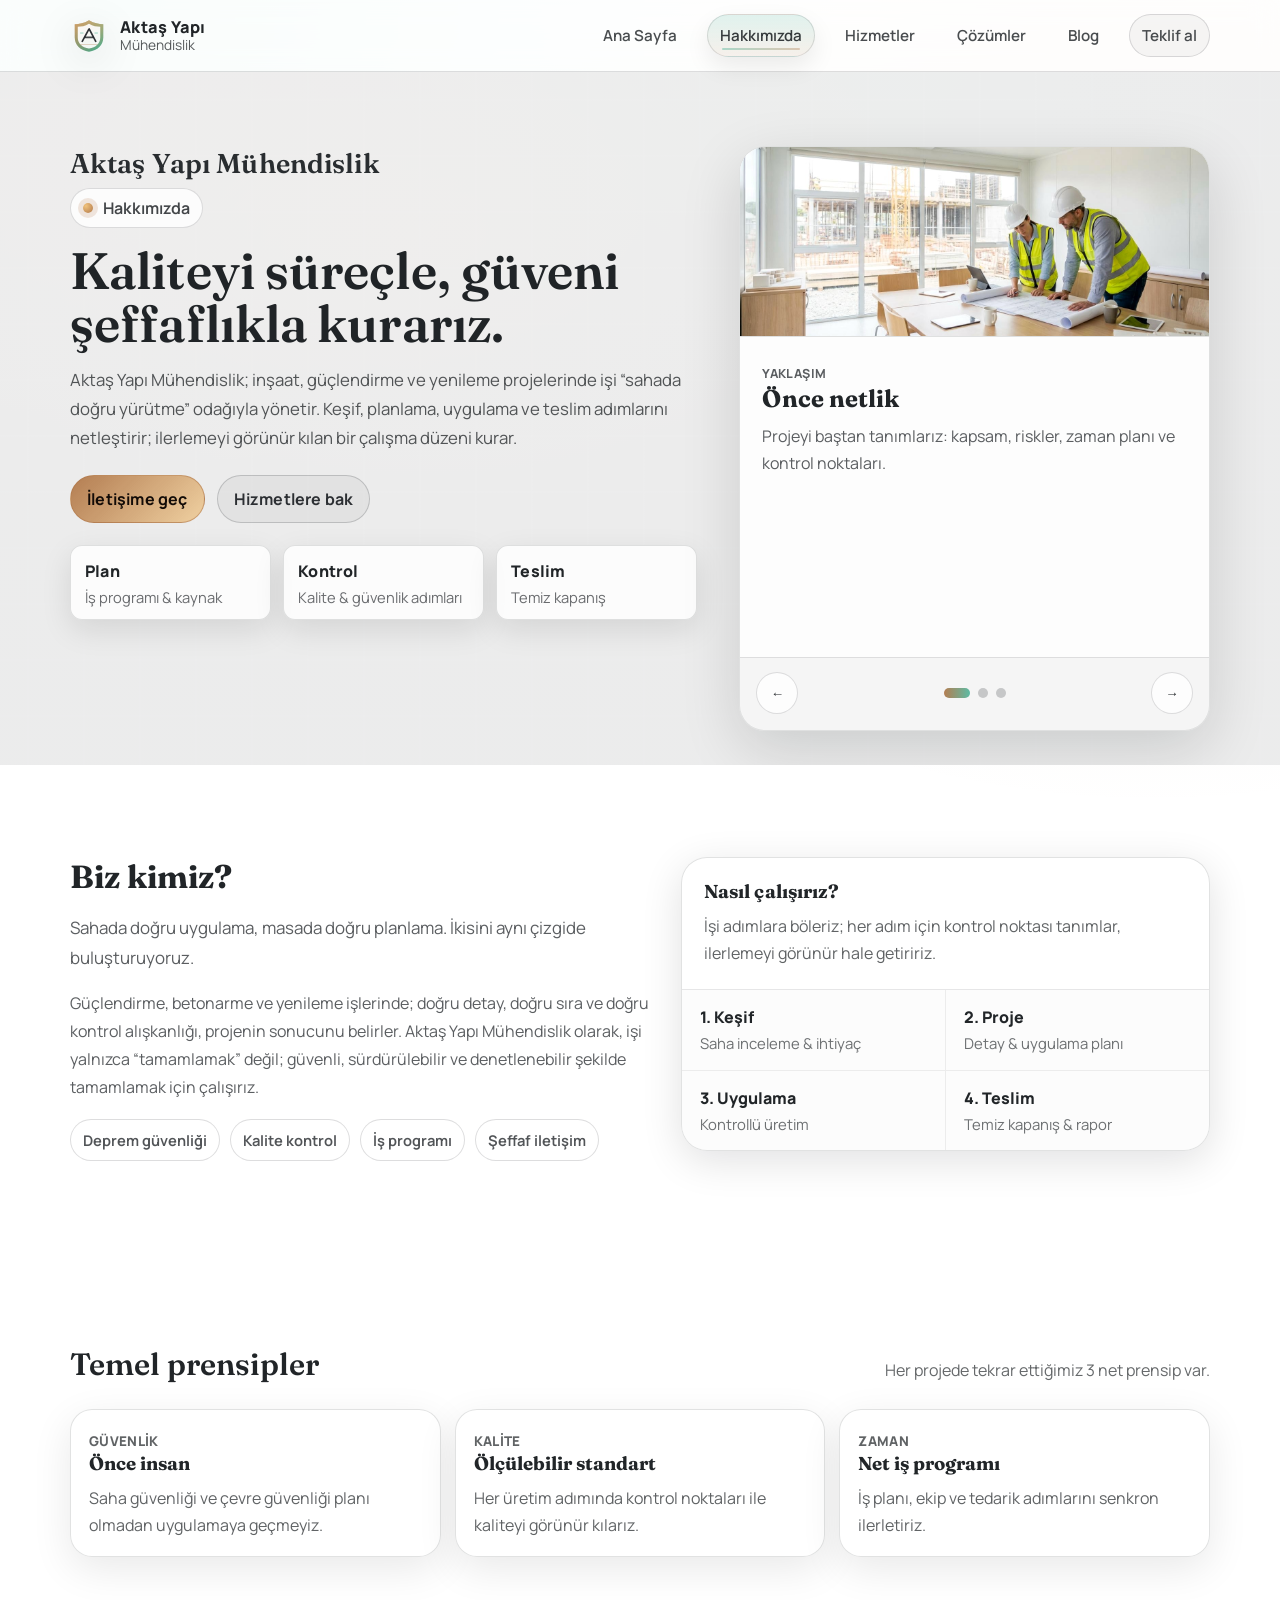
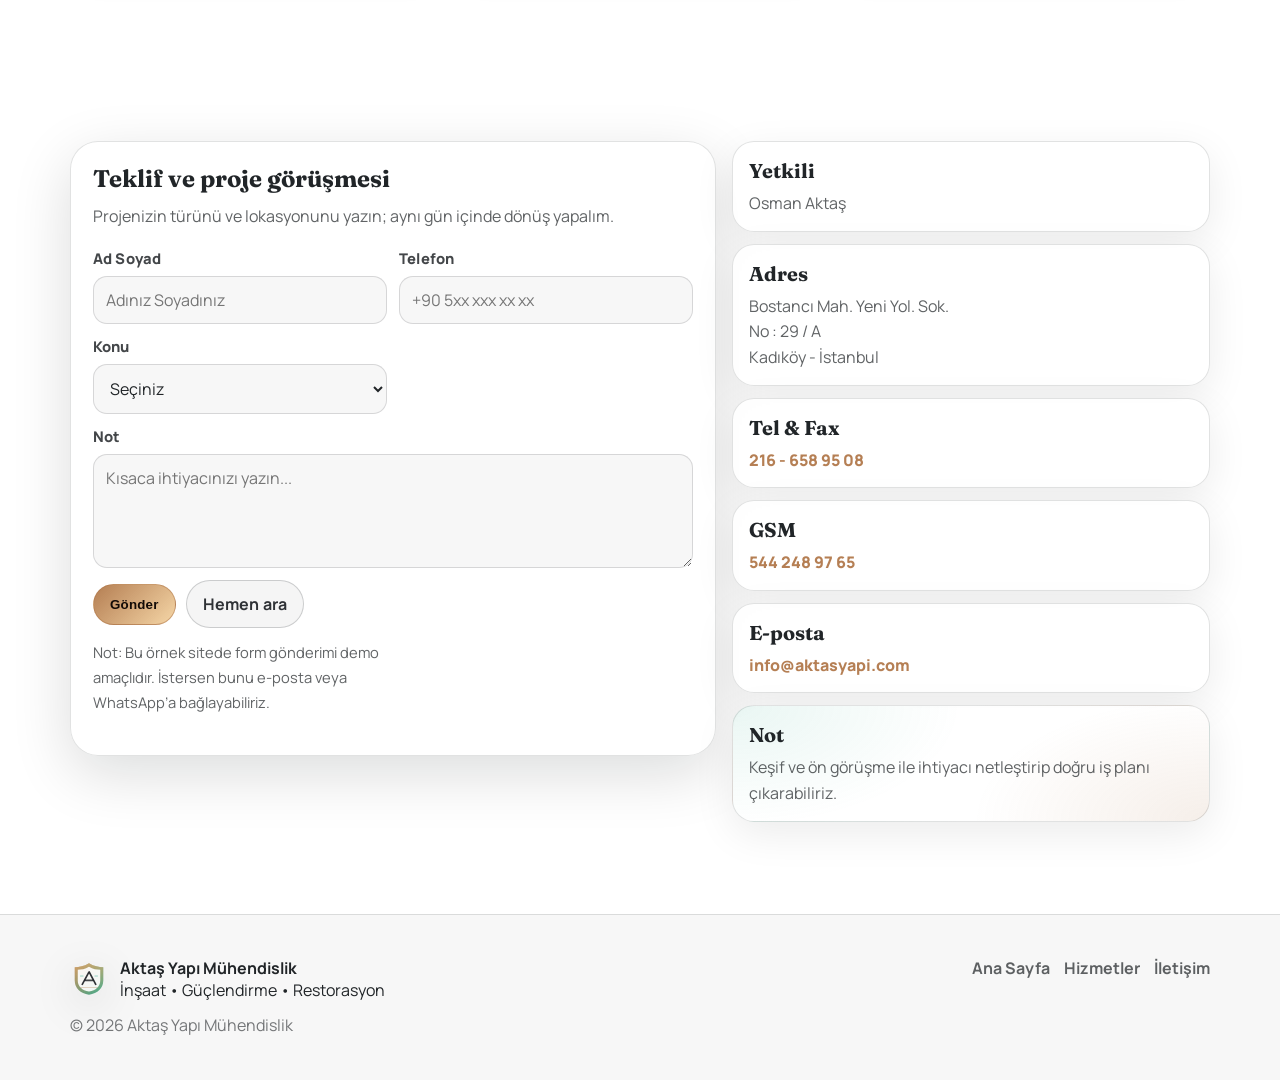
==== commit 874cefc5: "Update contact info (Osman Aktaş) + remove hero gap" ====
--- a/hakkimizda.html
+++ b/hakkimizda.html
@@ -245,7 +245,7 @@
               </label>
               <div class="full form-actions">
                 <button class="btn primary" type="submit">Gönder</button>
-                <a class="btn ghost" href="tel:+905000000000">Hemen ara</a>
+                <a class="btn ghost" href="tel:+905442489765">Hemen ara</a>
               </div>
               <p class="form-hint">
                 Not: Bu örnek sitede form gönderimi demo amaçlıdır. İstersen bunu e-posta veya WhatsApp’a bağlayabiliriz.
@@ -255,16 +255,28 @@
 
           <aside class="contact-aside" aria-label="İletişim bilgileri">
             <div class="info">
+              <h3>Yetkili</h3>
+              <p>Osman Aktaş</p>
+            </div>
+            <div class="info">
               <h3>Adres</h3>
-              <p>İstanbul, Türkiye (örnek)</p>
-            </div>
-            <div class="info">
-              <h3>Telefon</h3>
-              <p><a href="tel:+905000000000">+90 500 000 00 00</a></p>
+              <p>
+                Bostancı Mah. Yeni Yol. Sok.<br />
+                No : 29 / A<br />
+                Kadıköy - İstanbul
+              </p>
+            </div>
+            <div class="info">
+              <h3>Tel & Fax</h3>
+              <p><a href="tel:+902166589508">216 - 658 95 08</a></p>
+            </div>
+            <div class="info">
+              <h3>GSM</h3>
+              <p><a href="tel:+905442489765">544 248 97 65</a></p>
             </div>
             <div class="info">
               <h3>E-posta</h3>
-              <p><a href="mailto:info@aktaslar.com">info@aktaslar.com</a></p>
+              <p><a href="mailto:info@aktasyapi.com">info@aktasyapi.com</a></p>
             </div>
             <div class="info info-highlight">
               <h3>Not</h3>
--- a/styles.css
+++ b/styles.css
@@ -277,6 +277,12 @@
   padding: 0 0 8px;
   position: relative;
   z-index: 4;
+}
+.hero-cta-bar{
+  padding: 2px 0 14px;
+}
+.hero-cta-bar .hero-actions{
+  justify-content: center;
 }
 .hero-wide + .about{
   padding-top: 28px;
